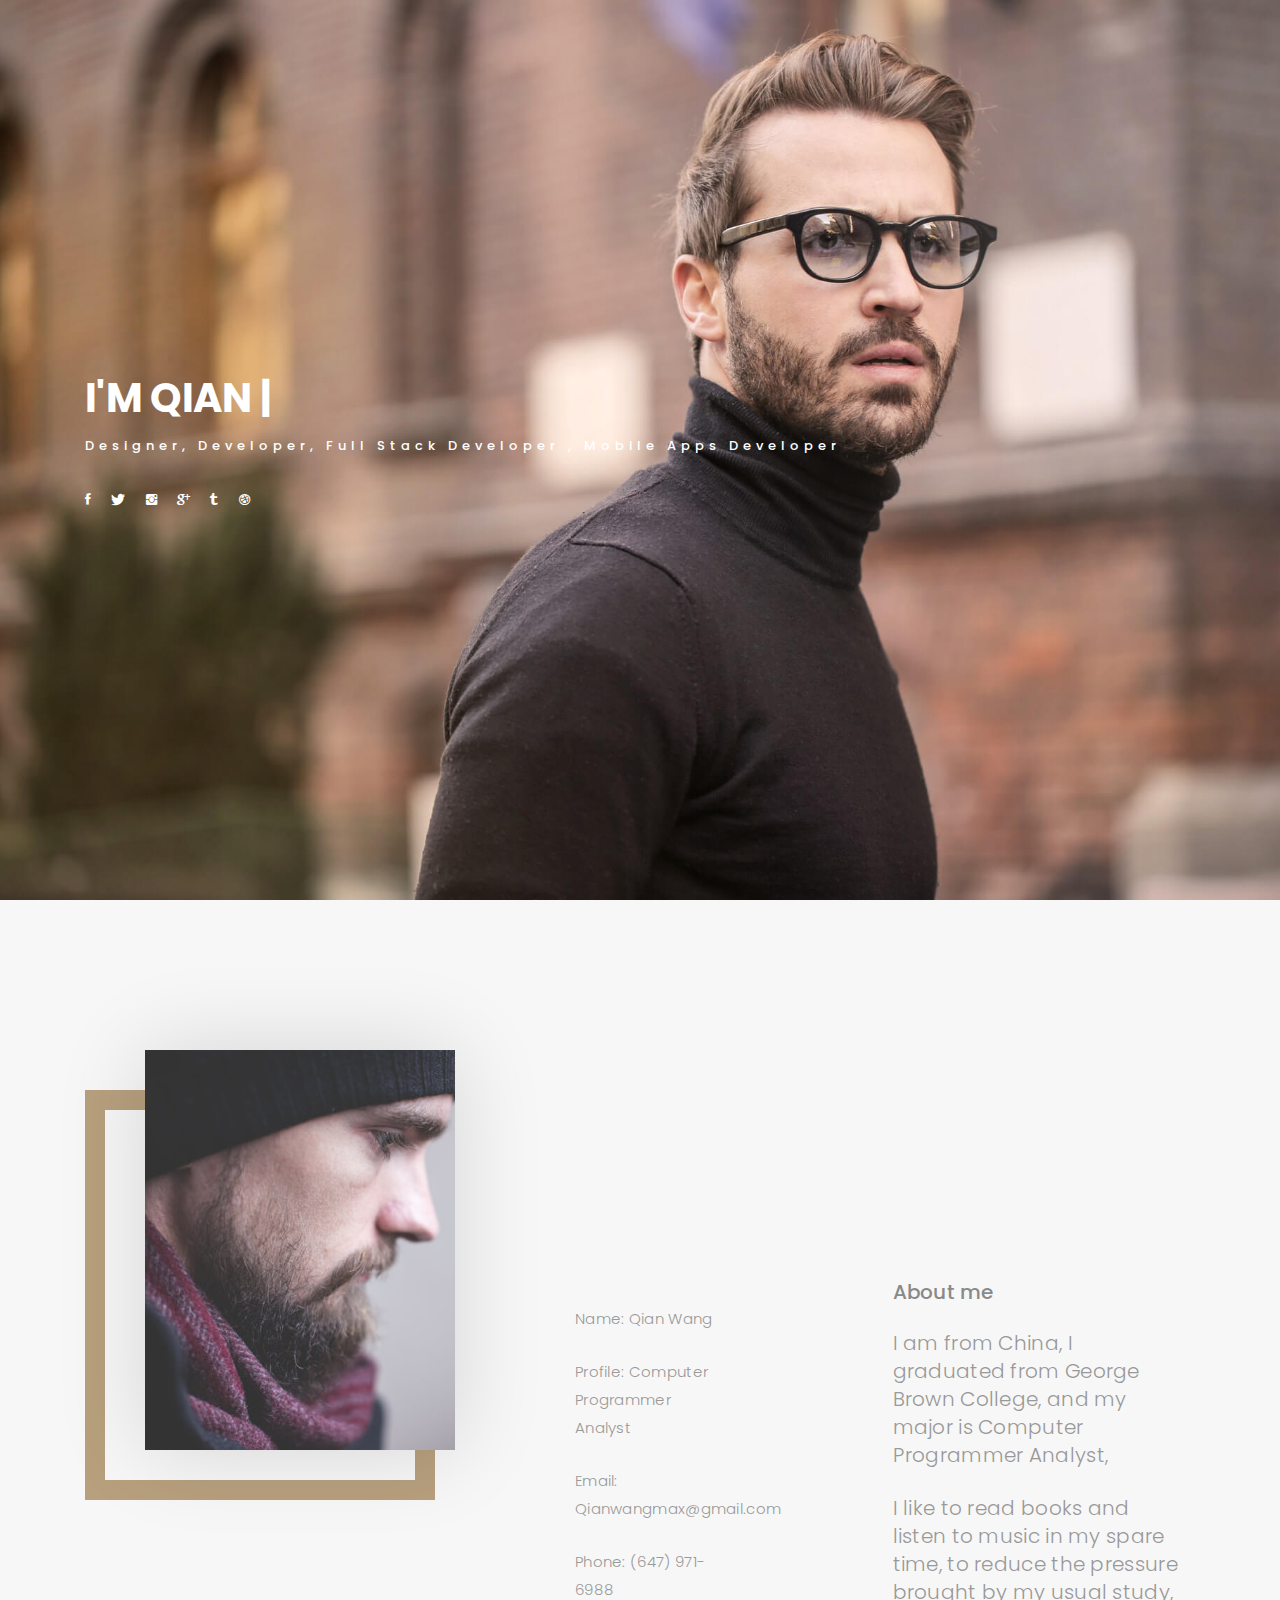
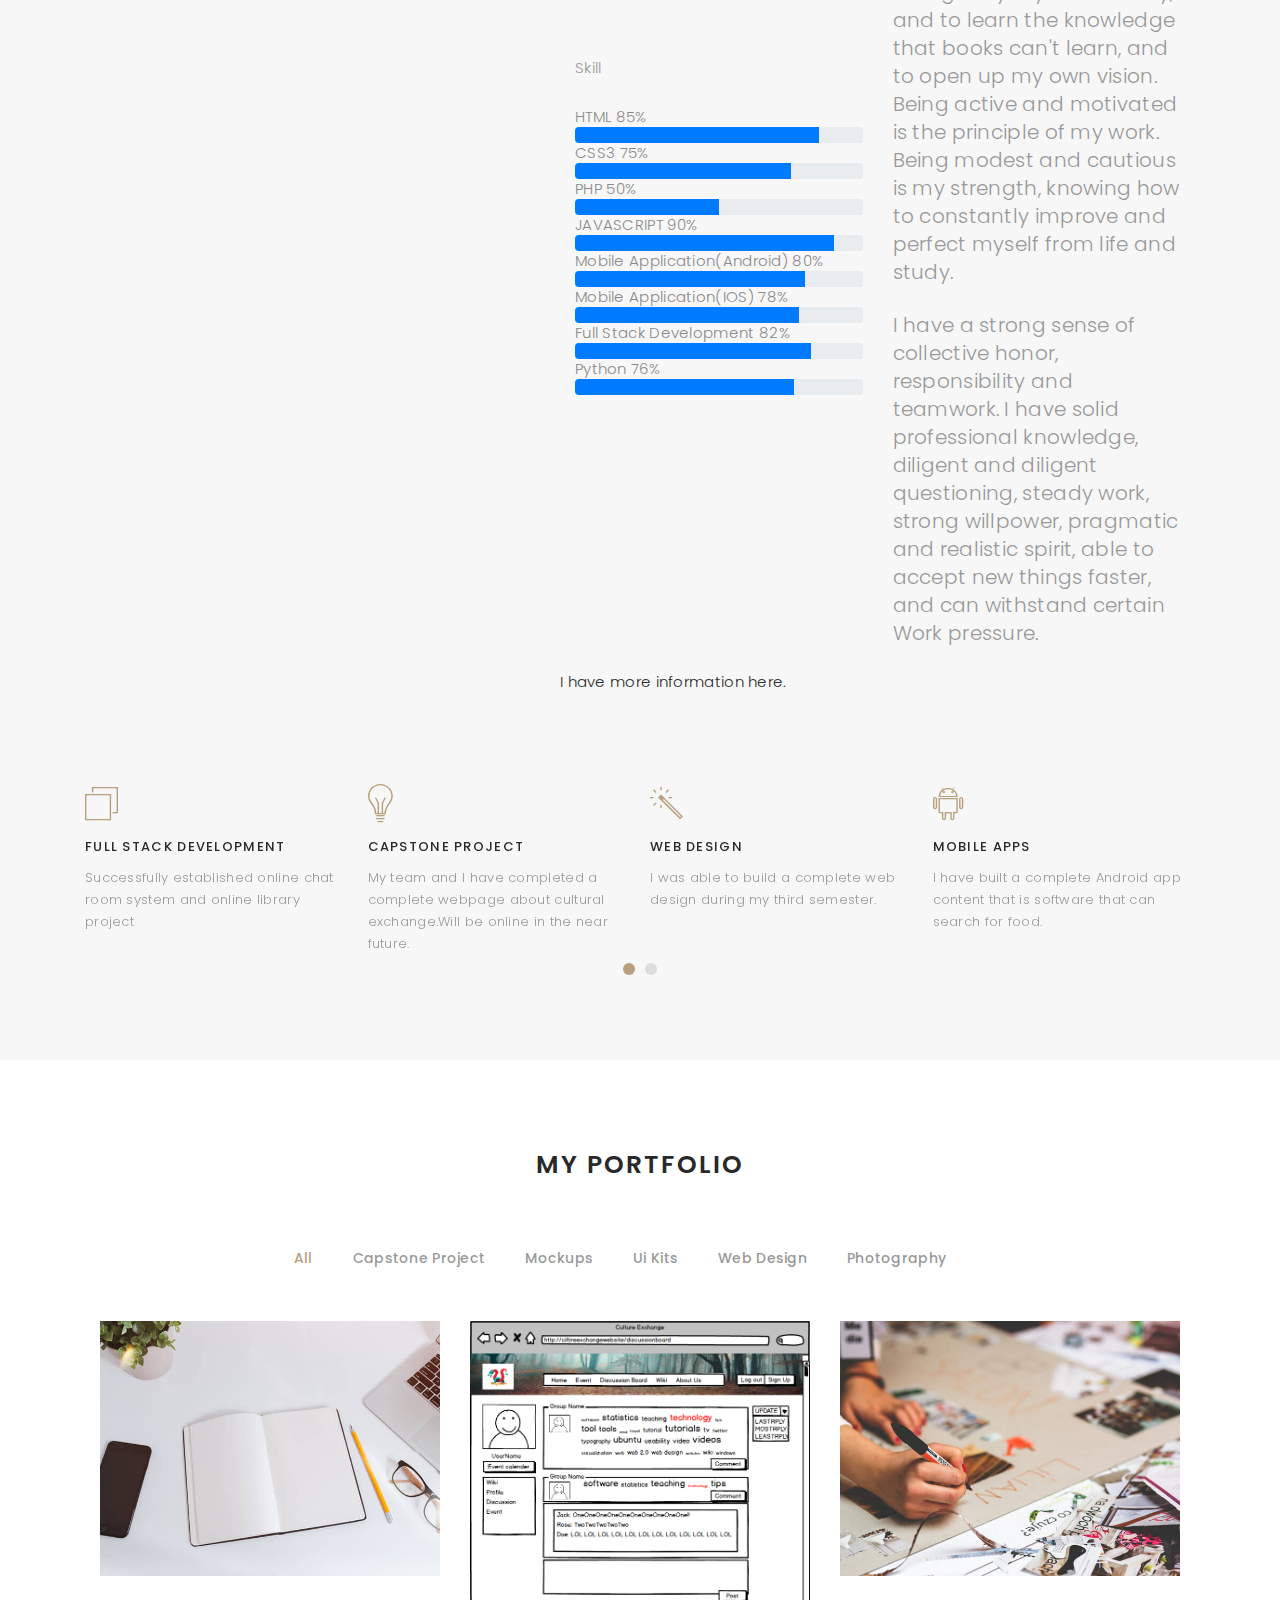
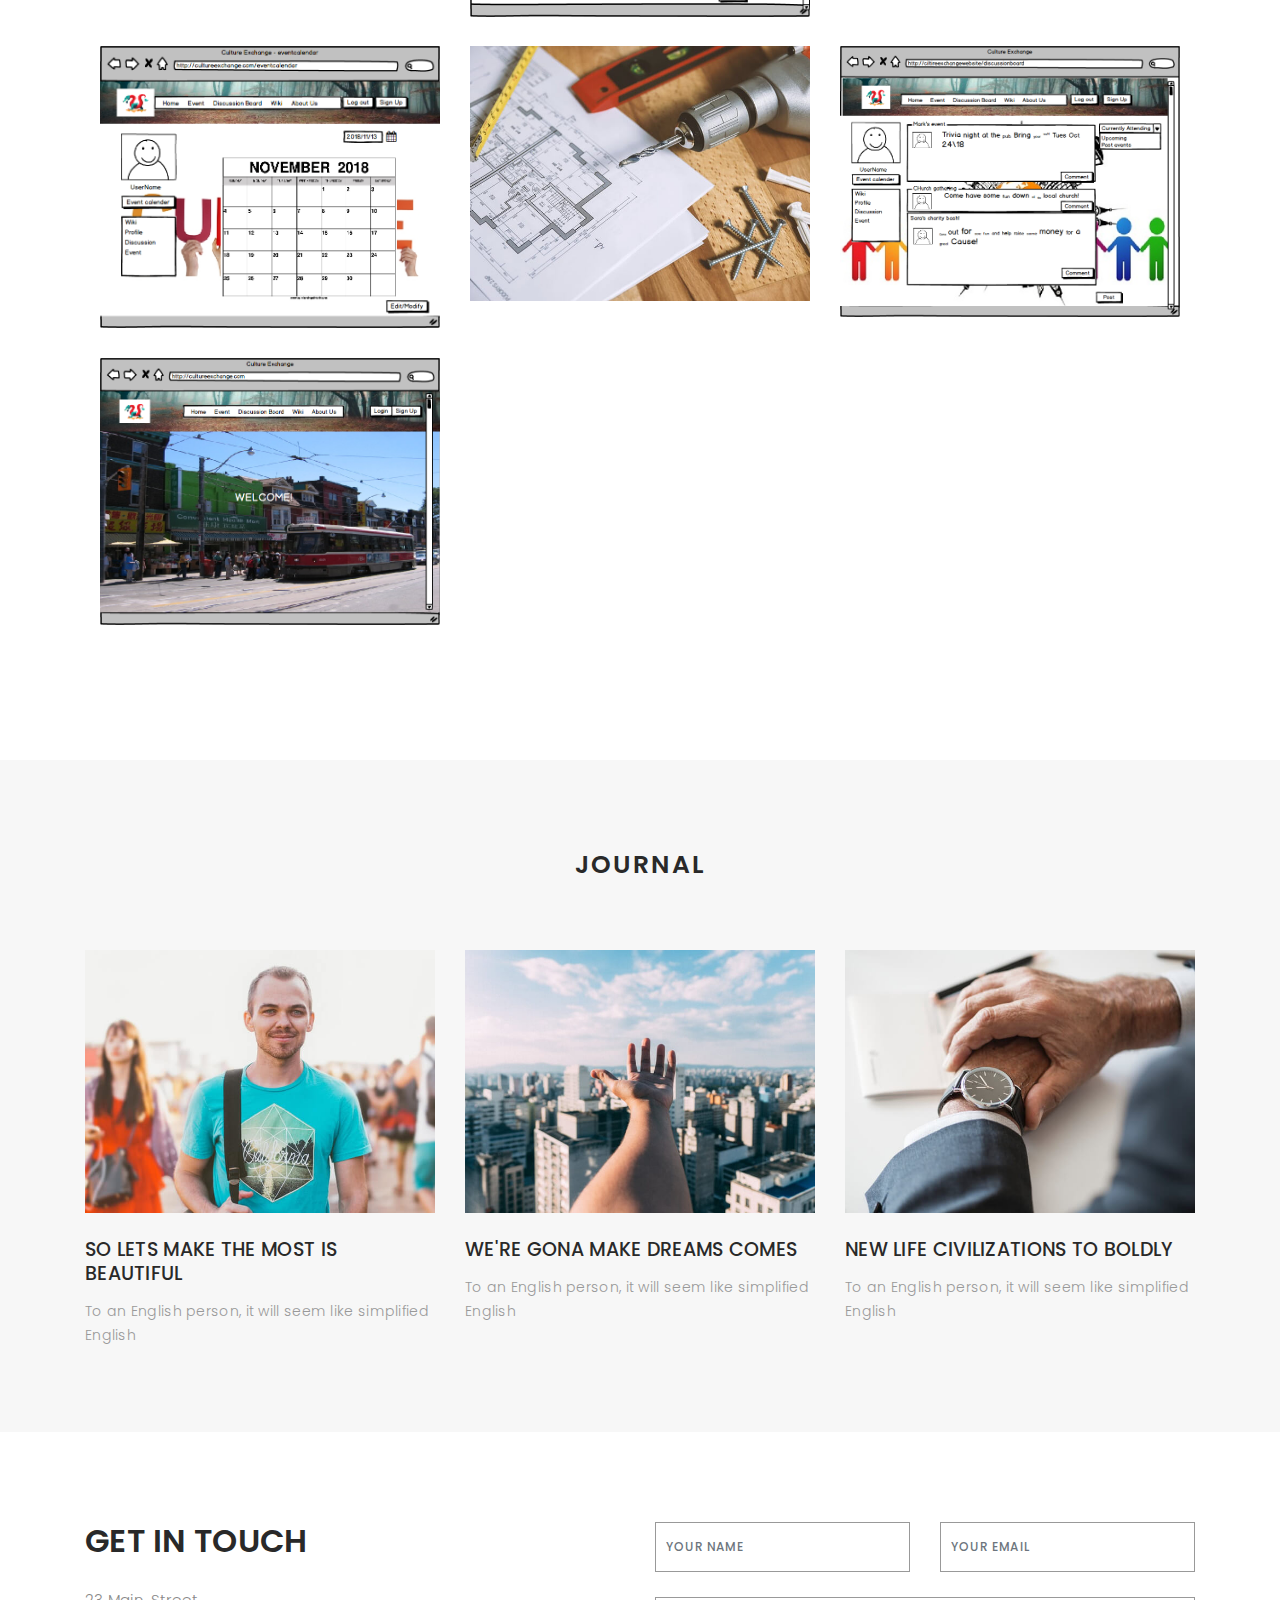
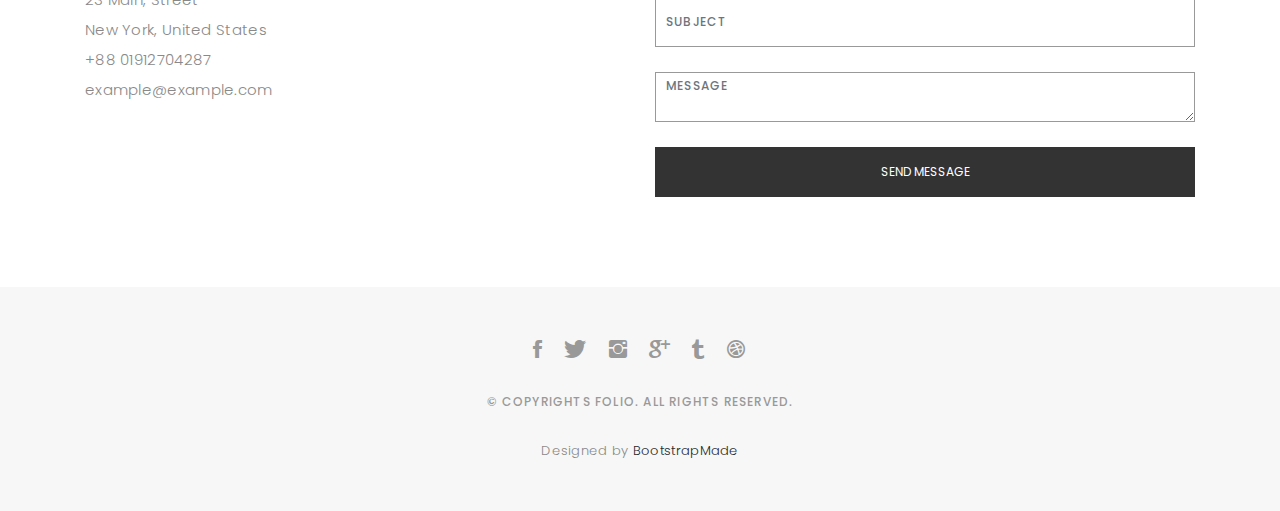
==== index.html @ 1ad83cac "QIAN" ====
<!DOCTYPE html>
<html lang="en">

<head>
  <!-- meta -->
  <meta charset="utf-8">
  <meta content="width=device-width, initial-scale=1.0" name="viewport">

  <title>Qian Wang - Personal Portfolio </title>
  <meta content="" name="keywords">
  <meta content="" name="description">

  <!-- Google Fonts -->
  <link href="https://fonts.googleapis.com/css?family=Poppins:300,300i,400,400i,500,500i,600,600i,700,700i|Playfair+Display:400,400i,700,700i,900,900i" rel="stylesheet">

  <!-- Bootstrap CSS File -->
  <link href="lib/bootstrap/css/bootstrap.min.css" rel="stylesheet">

  <!-- Libraries CSS Files -->
  <link href="lib/ionicons/css/ionicons.min.css" rel="stylesheet">
  <link href="lib/owlcarousel/assets/owl.carousel.min.css" rel="stylesheet">
  <link href="lib/magnific-popup/magnific-popup.css" rel="stylesheet">
  <link href="lib/hover/hover.min.css" rel="stylesheet">

  <!-- Main Stylesheet File -->
  <link href="css/style.css" rel="stylesheet">

  <!-- Responsive css -->
  <link href="css/responsive.css" rel="stylesheet">

  <!-- Favicon -->
  <link rel="shortcut icon" href="images/favicon.png">

  <!-- =======================================================
    Theme Name: Folio
    Theme URL: https://bootstrapmade.com/folio-bootstrap-portfolio-template/
    Author: BootstrapMade.com
    Author URL: https://bootstrapmade.com
  ======================================================= -->
</head>

<body>

  <!-- start section navbar -->
  <nav id="main-nav">
    <div class="row">
      <div class="container">

        <div class="logo">
          <a href="index.html"><img src="images/logo.png" alt="logo"></a>
        </div>

        <div class="responsive"><i data-icon="m" class="ion-navicon-round"></i></div>

        <ul class="nav-menu list-unstyled">
          <li><a href="#header" class="smoothScroll">Home</a></li>
          <li><a href="#about" class="smoothScroll">About</a></li>
          <li><a href="#portfolio" class="smoothScroll">Portfolio</a></li>
          <li><a href="#journal" class="smoothScroll">Blog</a></li>
          <li><a href="#contact" class="smoothScroll">Contact</a></li>
        </ul>

      </div>
    </div>
  </nav>
  <!-- End section navbar -->


  <!-- start section header -->
  <div id="header" class="home">

    <div class="container">
      <div class="header-content">
        <h1>I'm <span class="typed"></span></h1>
        <p>designer, developer, Full Stack Developer , Mobile Apps Developer</p>

        <ul class="list-unstyled list-social">
          <li><a href="#"><i class="ion-social-facebook"></i></a></li>
          <li><a href="#"><i class="ion-social-twitter"></i></a></li>
          <li><a href="#"><i class="ion-social-instagram"></i></a></li>
          <li><a href="#"><i class="ion-social-googleplus"></i></a></li>
          <li><a href="#"><i class="ion-social-tumblr"></i></a></li>
          <li><a href="#"><i class="ion-social-dribbble"></i></a></li>
        </ul>
      </div>
    </div>
  </div>
  <!-- End section header -->


  <!-- start section about us -->
  <div id="about" class="paddsection">
    <div class="container">
      <div class="row justify-content-between">

        <div class="col-lg-4 ">
          <div class="div-img-bg">
            <div class="about-img">
              <img src="images/me.jpg" class="img-responsive" alt="me">
            </div>
          </div>
        </div>

        <div class="col-lg-7">
          <div class="about-descr">
            <section id="about" class="about-mf sect-pt4 route">
              <div class="container">
                <div class="row">
                  <div class="col-sm-12">
                    <div class="box-shadow-full">
                      <div class="row">
                        <div class="col-md-6">
                          <div class="row">

                            <div class="col-sm-6 col-md-7">
                              <div class="about-info">
                                <p><span class="title-s">Name: </span> <span>Qian Wang</span></p>
                                <p><span class="title-s">Profile: </span> <span>Computer Programmer Analyst</span></p>
                                <p><span class="title-s">Email: </span> <span>Qianwangmax@gmail.com</span></p>
                                <p><span class="title-s">Phone: </span> <span>(647) 971-6988</span></p>
                              </div>
                            </div>
                          </div>
                          <div class="skill-mf">
                            <p class="title-s">Skill</p>
                            <span>HTML</span> <span class="pull-right">85%</span>
                            <div class="progress">
                              <div class="progress-bar" role="progressbar" style="width: 85%;" aria-valuenow="85" aria-valuemin="0"
                                aria-valuemax="100"></div>
                            </div>
                            <span>CSS3</span> <span class="pull-right">75%</span>
                            <div class="progress">
                              <div class="progress-bar" role="progressbar" style="width: 75%" aria-valuenow="75" aria-valuemin="0"
                                aria-valuemax="100"></div>
                            </div>
                            <span>PHP</span> <span class="pull-right">50%</span>
                            <div class="progress">
                              <div class="progress-bar" role="progressbar" style="width: 50%" aria-valuenow="50" aria-valuemin="0"
                                aria-valuemax="100"></div>
                            </div>
                            <span>JAVASCRIPT</span> <span class="pull-right">90%</span>
                            <div class="progress">
                              <div class="progress-bar" role="progressbar" style="width: 90%" aria-valuenow="90" aria-valuemin="0"
                                aria-valuemax="100"></div>
                            </div>
                            <span>Mobile Application(Android)</span> <span class="pull-right">80%</span>
                            <div class="progress">
                              <div class="progress-bar" role="progressbar" style="width: 80%" aria-valuenow="80" aria-valuemin="0"
                                aria-valuemax="100"></div>
                            </div>
                            <span>Mobile Application(IOS)</span> <span class="pull-right">78%</span>
                            <div class="progress">
                              <div class="progress-bar" role="progressbar" style="width: 78%" aria-valuenow="78" aria-valuemin="0"
                                aria-valuemax="100"></div>
                            </div>
                            <span>Full Stack Development</span> <span class="pull-right">82%</span>
                            <div class="progress">
                              <div class="progress-bar" role="progressbar" style="width: 82%" aria-valuenow="82" aria-valuemin="0"
                                aria-valuemax="100"></div>
                            </div>
                            <span>Python</span> <span class="pull-right">76%</span>
                            <div class="progress">
                              <div class="progress-bar" role="progressbar" style="width: 76%" aria-valuenow="76" aria-valuemin="0"
                                aria-valuemax="100"></div>
                            </div>
                            
                          </div>
                        </div>
                        <div class="col-md-6">
                          <div class="about-me pt-4 pt-md-0">
                            <div class="title-box-2">
                              <h5 class="title-left">
                                About me
                              </h5>
                            </div>
                            <p class="lead">
                                I am from China, I graduated from George Brown College, and my major is Computer Programmer Analyst, 

                            </p>
                            <p class="lead">
                                I like to read books and listen to music in my spare time, to reduce the pressure brought by my usual study, and to learn the knowledge that books can't learn, and to open up my own vision. 
                                Being active and motivated is the principle of my work. 
                                Being modest and cautious is my strength, knowing how to constantly improve and perfect myself from life and study.
                            </p>
                            <p class="lead">
                                I have a strong sense of collective honor, responsibility and teamwork.
                                I have solid professional knowledge, diligent and diligent questioning, steady work, strong willpower, pragmatic and realistic spirit, able to accept new things faster, and can withstand certain Work pressure.
                            </p>
                          </div>
                        </div>
                      </div>
                    </div>
                  </div>
                </div>
              </div>
            </section>
                <div>
                <a href="https://github.com/QianWang2018"> I have more information here. </a>
                </div>
          </div>

        </div>
      </div>
    </div>
  </div>
  <!-- end section about us -->


  <!-- start section services -->
  <div id="services">
    <div class="container">

        <div class="services-carousel owl-theme">

          <div class="services-block">

            <i class="ion-ios-browsers-outline"></i>
            <span>Full Stack Development</span>
            <p class="separator">Successfully established online chat room system and online library project </p>

          </div>

          <div class="services-block">

            <i class="ion-ios-lightbulb-outline"></i>
            <span>Capstone Project</span>
            <p class="separator">My team and I have completed a complete webpage about cultural exchange.Will be online in the near future. </p>

          </div>

          <div class="services-block">

            <i class="ion-ios-color-wand-outline"></i>
            <span>WEB DESIGN</span>
            <p class="separator">I was able to build a complete web design during my third semester.  </p>

          </div>

          <div class="services-block">

            <i class="ion-social-android-outline"></i>
            <span>MOBILE APPS</span>
            <p class="separator"> I have built a complete Android app content that is software that can search for food.</p>

          </div>

          <div class="services-block">

            <i class="ion-ios-analytics-outline"></i>
            <span>Analytics</span>
            <p class="separator">As a software analyst, I have mastered the database creation and operation and analysis software data. </p>

          </div>

          <div class="services-block">

            <i class="ion-ios-camera-outline"></i>
            <span>hobbies</span>
            <p class="separator">I am a firearm enthusiast and basketball enthusiast.</p>

          </div>

        </div>

    </div>

  </div>
  <!-- end section services -->


  <!-- start section portfolio -->
  <div id="portfolio" class="text-center paddsection">

    <div class="container">
      <div class="section-title text-center">
        <h2>My Portfolio</h2>
      </div>
    </div>

    <div class="container">
      <div class="row">
        <div class="col-md-12">

          <div class="portfolio-list">

            <ul class="nav list-unstyled" id="portfolio-flters">
              <li class="filter filter-active" data-filter=".all">all</li>
              <li class="filter" data-filter=".branding">Capstone Project</li>
              <li class="filter" data-filter=".mockups">mockups</li>
              <li class="filter" data-filter=".uikits">ui kits</li>
              <li class="filter" data-filter=".webdesign">web design</li>
              <li class="filter" data-filter=".photography">photography</li>
            </ul>

          </div>

          <div class="portfolio-container">

            <div class="col-lg-4 col-md-6 portfolio-thumbnail all branding uikits webdesign">
              <a class="popup-img" href="images/portfolio/1.jpg">
                <img src="images/portfolio/1.jpg" alt="img">
              </a>
            </div>

            <div class="col-lg-4 col-md-6 portfolio-thumbnail all mockups uikits photography">
              <a class="popup-png" href="images\portfolio\Disscussion Board.png">
                <img src="images\portfolio\Disscussion Board.png"  alt="png">
              </a>
            </div>

            <div class="col-lg-4 col-md-6 portfolio-thumbnail all branding webdesig photographyn">
              <a class="popup-img" href="images/portfolio/3.jpg">
                <img src="images/portfolio/3.jpg" alt="img">
              </a>
            </div>

            <div class="col-lg-4 col-md-6 portfolio-thumbnail all mockups webdesign photography">
              <a class="popup-png" href="images/portfolio/Event Calendar.png">
                <img src="images/portfolio/Event Calendar.png" alt="png">
              </a>
            </div>

            <div class="col-lg-4 col-md-6 portfolio-thumbnail all branding uikits photography">
              <a class="popup-img" href="images/portfolio/5.jpg">
                <img src="images/portfolio/5.jpg" alt="img">
              </a>
            </div>

            <div class="col-lg-4 col-md-6 portfolio-thumbnail all mockups uikits webdesign">
              <a class="popup-png" href="images/portfolio/Events page.png">
                <img src="images/portfolio/Events page.png" alt="png">
              </a>
            </div>

            <div class="col-lg-4 col-md-6 portfolio-thumbnail all mockups uikits webdesign">
                <a class="popup-png" href="images/portfolio/Home Page - Culture Exchange.png">
                  <img src="images/portfolio/Home Page - Culture Exchange.png" alt="png">
                </a>
              </div>

          </div>
        </div>
      </div>
    </div>

  </div>
  <!-- End section portfolio -->


  <!-- start section journal -->
  <div id="journal" class="text-left paddsection">

    <div class="container">
      <div class="section-title text-center">
        <h2>journal</h2>
      </div>
    </div>

    <div class="container">
      <div class="journal-block">
        <div class="row">

          <div class="col-lg-4 col-md-6">
            <div class="journal-info">

              <a href="blog-single.html"><img src="images/blog-post-1.jpg" class="img-responsive" alt="img"></a>

              <div class="journal-txt">

                <h4><a href="blog-single.html">SO LETS MAKE THE MOST IS BEAUTIFUL</a></h4>
                <p class="separator">To an English person, it will seem like simplified English
                </p>

              </div>

            </div>
          </div>

          <div class="col-lg-4 col-md-6">
            <div class="journal-info">

              <a href="blog-single.html"><img src="images/blog-post-2.jpg" class="img-responsive" alt="img"></a>

              <div class="journal-txt">

                <h4><a href="#blog-single.html">WE'RE GONA MAKE DREAMS COMES</a></h4>
                <p class="separator">To an English person, it will seem like simplified English
                </p>

              </div>

            </div>
          </div>

          <div class="col-lg-4 col-md-6">
            <div class="journal-info">

              <a href="blog-single.html"><img src="images/blog-post-3.jpg" class="img-responsive" alt="img"></a>

              <div class="journal-txt">

                <h4><a href="blog-single.html">NEW LIFE CIVILIZATIONS TO BOLDLY</a></h4>
                <p class="separator">To an English person, it will seem like simplified English
                </p>

              </div>

            </div>
          </div>

        </div>
      </div>
    </div>

  </div>
  <!-- End section journal -->


  <!-- start sectoion contact -->
  <div id="contact" class="paddsection">
    <div class="container">
      <div class="contact-block1">
        <div class="row">

          <div class="col-lg-6">
            <div class="contact-contact">

              <h2 class="mb-30">GET IN TOUCH</h2>

              <ul class="contact-details">
                <li><span>23 Main, Street</span></li>
                <li><span>New York, United States</span></li>
                <li><span>+88 01912704287</span></li>
                <li><span>example@example.com</span></li>
              </ul>

            </div>
          </div>

          <div class="col-lg-6">
            <form action="" method="post" role="form" class="contactForm">
              <div class="row">

                <div id="sendmessage">Your message has been sent. Thank you!</div>
                <div id="errormessage"></div>

                <div class="col-lg-6">
                  <div class="form-group contact-block1">
                    <input type="text" name="name" class="form-control" id="name" placeholder="Your Name" data-rule="minlen:4" data-msg="Please enter at least 4 chars" />
                    <div class="validation"></div>
                  </div>
                </div>

                <div class="col-lg-6">
                  <div class="form-group">
                    <input type="email" class="form-control" name="email" id="email" placeholder="Your Email" data-rule="email" data-msg="Please enter a valid email" />
                    <div class="validation"></div>
                  </div>
                </div>

                <div class="col-lg-12">
                  <div class="form-group">
                    <input type="text" class="form-control" name="subject" id="subject" placeholder="Subject" data-rule="minlen:4" data-msg="Please enter at least 8 chars of subject" />
                    <div class="validation"></div>
                  </div>
                </div>

                <div class="col-lg-12">
                  <div class="form-group">
                    <textarea class="form-control" name="message" rows="12" data-rule="required" data-msg="Please write something for us" placeholder="Message"></textarea>
                    <div class="validation"></div>
                  </div>
                </div>

                <div class="col-lg-12">
                  <input type="submit" class="btn btn-defeault btn-send" value="Send message">
                </div>

              </div>
            </form>
          </div>
        </div>
      </div>
    </div>
  </div>
  <!-- start sectoion contact -->


  <!-- start section footer -->
  <div id="footer" class="text-center">
    <div class="container">
      <div class="socials-media text-center">

        <ul class="list-unstyled">
          <li><a href="#"><i class="ion-social-facebook"></i></a></li>
          <li><a href="#"><i class="ion-social-twitter"></i></a></li>
          <li><a href="#"><i class="ion-social-instagram"></i></a></li>
          <li><a href="#"><i class="ion-social-googleplus"></i></a></li>
          <li><a href="#"><i class="ion-social-tumblr"></i></a></li>
          <li><a href="#"><i class="ion-social-dribbble"></i></a></li>
        </ul>

      </div>

      <p>&copy; Copyrights Folio. All rights reserved.</p>

      <div class="credits">
        <!--
          All the links in the footer should remain intact.
          You can delete the links only if you purchased the pro version.
          Licensing information: https://bootstrapmade.com/license/
          Purchase the pro version with working PHP/AJAX contact form: https://bootstrapmade.com/buy/?theme=Folio
        -->
        Designed by <a href="https://bootstrapmade.com/">BootstrapMade</a>
      </div>

    </div>
  </div>
  <!-- End section footer -->

  <!-- JavaScript Libraries -->
  <script src="lib/jquery/jquery.min.js"></script>
  <script src="lib/jquery/jquery-migrate.min.js"></script>
  <script src="lib/bootstrap/js/bootstrap.bundle.min.js"></script>
  <script src="lib/typed/typed.js"></script>
  <script src="lib/owlcarousel/owl.carousel.min.js"></script>
  <script src="lib/magnific-popup/magnific-popup.min.js"></script>
  <script src="lib/isotope/isotope.pkgd.min.js"></script>

  <!-- Contact Form JavaScript File -->
  <script src="contactform/contactform.js"></script>

  <!-- Template Main Javascript File -->
  <script src="js/main.js"></script>

</body>

</html>
---- css/style.css ----
/*
  Theme Name: Folio
  Theme URL: https://bootstrapmade.com/folio-bootstrap-portfolio-template/
  Author: BootstrapMade.com
  Author URL: https://bootstrapmade.com
*/

/*  General Styling
/*-----------------------------------------------------------------------------------*/

body {
  background: #ffffff;
  color: #898989;
  font-family: 'Poppins', helvetica;
  font-size: 15px;
  font-weight: 300;
  line-height: 20px;
  letter-spacing: 0.02em;
  overflow-x: hidden;
  margin: 0 auto;
  padding: 0;
  -moz-box-sizing: border-box;
  -ms-box-sizing: border-box;
  -o-box-sizing: border-box;
  -webkit-box-sizing: border-box;
  box-sizing: border-box;
}

h1, h2, h3, h4, h5, h6 {
  margin: 0;
}

h2 {
  color: #292929;
  font-weight: 600;
}

h4 {
  color: #292929;
  font-size: 14px;
  font-weight: 600;
}

a {
  color: #292929;
  text-decoration: none !important;
  -moz-transition: all 0.5s ease-in-out 0s;
  -ms-transition: all 0.5s ease-in-out 0s;
  -o-transition: all 0.5s ease-in-out 0s;
  -webkit-transition: all 0.5s ease-in-out 0s;
  transition: all 0.5s ease-in-out 0s;
}

a:hover {
  -moz-transition: all 0.5s ease-in-out 0s;
  -ms-transition: all 0.5s ease-in-out 0s;
  -o-transition: all 0.5s ease-in-out 0s;
  -webkit-transition: all 0.5s ease-in-out 0s;
  transition: all 0.5s ease-in-out 0s;
}

a:hover, a:focus {
  color: #b8a07e;
  text-decoration: underline;
}

nav ul li a {
  padding: 2px 0 0 0;
  position: relative;
  display: block;
  font-size: 12px;
  color: #999999;
  letter-spacing: 0.1em;
  font-weight: 500;
  line-height: 14px;
  text-transform: uppercase;
  -moz-transition: all 0.5s ease-in-out 0s;
  -ms-transition: all 0.5s ease-in-out 0s;
  -o-transition: all 0.5s ease-in-out 0s;
  -webkit-transition: all 0.5s ease-in-out 0s;
  transition: all 0.5s ease-in-out 0s;
}

p {
  margin: 25px 0;
  padding: 0;
  font-size: 15px;
  color: #999999;
  line-height: 28px;
}

::-moz-selection {
  background: #b8a07e;
  color: #fff;
}

::selection {
  background: #b8a07e;
  color: #fff;
}

.btn {
  background: #333;
  border: medium none;
  border-radius: 0;
  color: #fff;
  font-size: 12px;
  height: 50px;
  line-height: 50px;
  padding: 0 30px;
  text-transform: uppercase;
}

.btn:hover, .btn:focus {
  color: #fff;
}

.padDiv {
  padding: 30px 20px;
}

.section-title {
  margin-bottom: 70px;
}

.section-title h2 {
  font-size: 25px;
  letter-spacing: 2px;
  text-transform: uppercase;
}

.form-control {
  background-color: transparent;
  border: 1px solid #999;
  border-radius: 0;
  color: #999999;
  font-size: 12px;
  font-weight: 500;
  height: 50px;
  letter-spacing: 0.1em;
  padding-left: 10px;
  margin: 0 0 25px 0;
  line-height: 14px;
  text-transform: uppercase;
}

.form-control:focus {
  box-shadow: none;
  outline: 0 none;
}

.paddsection {
  padding-top: 90px;
  padding-bottom: 90px;
}

.paddsections {
  padding-top: 90px;
  padding-bottom: 90px !important;
}

.hvr-shutter-in-horizontal::before {
  background: #333;
}

.hvr-shutter-in-horizontal:hover {
  background: #b8a07e;
}

.mb-30 {
  margin-bottom: 30px;
}

/*-----------------------------------------------------------------------------------*/
/*  Navbar Top
/*-----------------------------------------------------------------------------------*/

nav {
  position: fixed;
  background: #fff;
  z-index: 1000;
  width: 100%;
  padding: 20px;
  display: none;
  -webkit-box-shadow: 0px 2px 92px 0px rgba(0, 0, 0, 0.18);
  -moz-box-shadow: 0px 2px 92px 0px rgba(0, 0, 0, 0.18);
  box-shadow: 0px 2px 92px 0px rgba(0, 0, 0, 0.18);
}

.nav-menu {
  float: right;
  line-height: 32px;
  margin-bottom: 0;
  padding-top: 16px;
}

nav ul li {
  float: left;
  margin-right: 15px;
  font-family: 'Poppins', sans-serif;
  font-size: 14px;
  margin-left: 40px;
}

nav ul li a {
  padding: 2px 0 0 0;
  position: relative;
  display: block;
  font-size: 14px;
  color: #999999;
  font-family: 'Poppins', helvetica;
  font-weight: 500;
  line-height: 16px;
  text-transform: uppercase;
  letter-spacing: 0.02em;
  text-transform: capitalize;
}

.logo {
  float: left;
}

.logo img {
  width: 100px;
  height: 50px;
}

.responsive {
  display: none;
  font-size: 23px;
}

.active {
  color: #afafaf;
}

/*----------------------------------------------------------------------------------*/
/*  Header
/*-----------------------------------------------------------------------------------*/

#header {
  background: url("../images/home-bg.jpg") repeat scroll center center / cover;
  height: 100vh;
  width: 100%;
}


#header .header-content {
  height: 100vh;
  text-align: left;
  width: 100%;
  display: flex;
  justify-content: center;
  flex-direction: column;
}

.header-content h1 {
  font-size: 40px;
  font-weight: 700;
  margin-bottom: 10px;
  text-transform: uppercase;
  color: #fff;
}

.header-content p {
  font-size: 13px;
  letter-spacing: 5px;
  margin-top: 0;
  margin-bottom: 30px;
  text-transform: capitalize;
  color: #fff;
  font-weight: 500;
}

.header-content .list-social li {
  float: left;
  margin-right: 20px;
}

.header-content .list-social li i {
  color: #fff;
  font-size: 15px;
}

/*-----------------------------------------------------------------------------------*/
/*  Aout-us
/*-----------------------------------------------------------------------------------*/

#about {
  width: 100%;
  height: auto;
  background: #f7f7f7;
  padding-top: 190px;
}

#about .div-img-bg {
  padding-bottom: 30px;
  border: 20px solid #b8a07e;
}

#about .div-img-bg .about-img img {
  width: 100%;
  box-shadow: 0px 0px 85px 0px rgba(0, 0, 0, 0.14);
  margin-top: -60px;
  margin-left: 40px;
  height: 400px;
  object-fit: cover;
}

#about .about-descr .p-heading {
  font-family: 'Playfair Display', serif;
  font-size: 28px;
  text-align: left;
}

#about .about-descr .separator {
  max-width: 80%;
  margin-bottom: 0;
  text-align: left;
}

/*-----------------------------------------------------------------------------------*/
/*   Services
/*-----------------------------------------------------------------------------------*/

#services {
  background: #f7f7f7;
  position: relative;
  padding-bottom: 80px;
}

.owl-item {
  float: left;
}
.services-block span {
  margin: 10px 0;
  position: relative;
  font-size: 13px;
  color: #292929;
  letter-spacing: 0.1em;
  font-weight: 500;
  text-transform: uppercase;
  display: block;
}

.services-block .separator {
  margin: 0;
  font-size: 13px;
  line-height: 22px;
}

.services-block i {
  font-size: 44px;
  color: #b8a07e;
  line-height: 44px;
}


.services-carousel  .owl-stage-outer {
  overflow: hidden;
}

.services-carousel .owl-dots {
  margin-top: 5px;
  text-align: center;
}

.services-carousel .owl-dot {
  display: inline-block;
  margin: 0 5px;
  width: 12px !important;
  height: 12px !important;
  border-radius: 50%;
  border: 0;
  padding: 0 !important;
  background-color: #ddd;
  cursor: pointer;
}

.services-carousel .owl-dot.active {
  background-color: #b8a07e;
}

.owl-nav {
  display: none;
}


/*-----------------------------------------------------------------------------------*/
/*  Portfolio
/*-----------------------------------------------------------------------------------*/

#portfolio {
  position: relative;
  padding-bottom: 50px;
}

#portfolio .portfolio-list {
  margin-bottom: 50px;
}

#portfolio .portfolio-list .nav {
  display: inline-block;
  margin: 0;
}

#portfolio .portfolio-list .nav li {
  margin: 0 40px 0 0;
  float: left;
  font-size: 14px;
  color: #999999;
  line-height: 16px;
  cursor: pointer;
  font-family: 'Poppins', helvetica;
  font-weight: 500;
  letter-spacing: 0.02em;
  text-transform: capitalize;
  -moz-transition: all 0.5s ease-in-out 0s;
  -ms-transition: all 0.5s ease-in-out 0s;
  -o-transition: all 0.5s ease-in-out 0s;
  -webkit-transition: all 0.5s ease-in-out 0s;
  transition: all 0.5s ease-in-out 0s;
}

#portfolio .portfolio-list .nav li:hover, #portfolio .portfolio-list .nav li.filter-active  {
  color: #b8a07e;
  -moz-transition: all 0.5s ease-in-out 0s;
  -ms-transition: all 0.5s ease-in-out 0s;
  -o-transition: all 0.5s ease-in-out 0s;
  -webkit-transition: all 0.5s ease-in-out 0s;
  transition: all 0.5s ease-in-out 0s;
}

#portfolio .portfolio-container {
  display: inline-block;
  margin-bottom: 50px;
  width: 100%;
}

.portfolio-thumbnail {
  margin-bottom: 30px;
  overflow: hidden;
  min-height: 260px;
}

.portfolio-thumbnail img {
  max-width: 100%;
}

/*-----------------------------------------------------------------------------------*/
/*  Journal
/*-----------------------------------------------------------------------------------*/

#journal,  #journal-blog {
  height: auto;
  width: 100%;
  background: #f7f7f7;
  padding-bottom: 60px;
  position: relative;
}

#journal-blog {
  background: #fff;
  padding-bottom: 30px;
}

#journal .journal-block {
  display: inline-block;
  height: auto;
  width: 100%;
}

#journal .journal-block .journal-info {
  position: relative;
}

.journal-block .journal-info img {
  max-width: 100%;
}

.journal-block .journal-info .journal-txt {
  padding: 25px 0px;
  position: relative;
}

.journal-block .journal-info .journal-txt h4 a {
  display: block;
  font-size: 19px;
  line-height: 24px;
  margin: 0 0 13px 0;
  font-weight: 500;
  color: #292929;
  -moz-transition: all 0.5s ease-in-out 0s;
  -ms-transition: all 0.5s ease-in-out 0s;
  -o-transition: all 0.5s ease-in-out 0s;
  -webkit-transition: all 0.5s ease-in-out 0s;
  transition: all 0.5s ease-in-out 0s;
}

.journal-block .journal-info .journal-txt h4 a:hover {
  color: #b8a07e;
  -moz-transition: all 0.5s ease-in-out 0s;
  -ms-transition: all 0.5s ease-in-out 0s;
  -o-transition: all 0.5s ease-in-out 0s;
  -webkit-transition: all 0.5s ease-in-out 0s;
  transition: all 0.5s ease-in-out 0s;
}

.journal-block .journal-info .journal-txt p {
  margin: 0;
  font-size: 14px;
  line-height: 24px;
}

/*-----------------------------------------------------------------------------------*/
/*  Contact
/*-----------------------------------------------------------------------------------*/

#contact {
  height: auto;
  width: 100%;
}

.contact-details {
  list-style: none;
  margin: 0;
  padding: 0;
}

.contact-details li {
  padding-bottom: 10px;
}

#contact input, #contact textarea {
  width: 100%;
}


#contact  #sendmessage {
  color: #18d26e;
  border: 1px solid #18d26e;
  display: none;
  text-align: center;
  padding: 15px;
  font-weight: 600;
  margin: 15px;
}

#contact  #errormessage {
  color: red;
  display: none;
  border: 1px solid red;
  text-align: center;
  padding: 15px;
  font-weight: 600;
  margin: 15px;
}

#contact #sendmessage.show, #contact #errormessage.show, #contact .show {
  display: block;
}

#contact .validation {
  color: red;
  display: none;
  margin: 0 0 20px;
  font-weight: 400;
  font-size: 13px;
}

/*-----------------------------------------------------------------------------------*/
/*  Footer
/*-----------------------------------------------------------------------------------*/

#footer {
  background: #f7f7f7;
  padding-top: 50px;
  padding-bottom: 50px;
}

#footer .socials-media {
  width: 100%;
}

#footer .socials-media ul {
  display: inline-block;
  float: none;
  margin: 0 0 20px 0;
}

#footer .socials-media ul li {
  float: left;
  margin-left: 10px;
  margin-right: 10px;
}

#footer .socials-media ul li a {
  font-size: 24px;
  color: #999;
  letter-spacing: 0.1em;
  font-weight: 500;
  background: transparent;
  text-transform: uppercase;
  -moz-transition: all 0.5s ease-in-out 0s;
  -ms-transition: all 0.5s ease-in-out 0s;
  -o-transition: all 0.5s ease-in-out 0s;
  -webkit-transition: all 0.5s ease-in-out 0s;
  transition: all 0.5s ease-in-out 0s;
}

#footer .socials-media ul li a:hover {
  color: #b8a07e;
  -moz-transition: all 0.5s ease-in-out 0s;
  -ms-transition: all 0.5s ease-in-out 0s;
  -o-transition: all 0.5s ease-in-out 0s;
  -webkit-transition: all 0.5s ease-in-out 0s;
  transition: all 0.5s ease-in-out 0s;
}

#footer p {
  font-size: 12px;
  letter-spacing: 0.1em;
  font-weight: 500;
  margin-top: 0;
  text-transform: uppercase;
}

.credits {
  font-size: 13px;
}
---- css/responsive.css ----
/** Width between 1200x to 0
 *  ~~~~~~~~~~~~~~~~~~~~~~~~~~~~~~~~~~~~
 */

@media (min-width: 1200px) {

}

/** Width between 992px to 1199px
 *  ~~~~~~~~~~~~~~~~~~~~~~~~~~~~~~~~~~~~
 */

@media (min-width: 992px) and (max-width: 1199px) {
  
}

/** Width between 768px to 991px
 *  ~~~~~~~~~~~~~~~~~~~~~~~~~~~~~~~~~~~~
 */

@media (min-width: 768px) and (max-width: 991px) {
  /* Navbar */
  nav {
    padding: 10px 15px;
  }
  .nav-menu {
    margin-top: 40px;
    display: none;
    float: none;
    width: 100%;
  }
  .nav-menu li {
    float: none;
    width: 100%;
    text-align: center;
    border-top: 1px solid #f7f7f7;
    line-height: 45px;
    margin-left: 0;
    padding-top: 10px;
    padding-bottom: 10px;
  }
  .responsive {
    float: right;
    padding-top: 15px;
    display: block;
  }
  /* About */
  .head-info .header-content .cmaster h1 {
    font-size: 32px;
  }
  #about .div-img-bg {
    padding: 0;
  }
  #about .div-img-bg .about-img img {
    margin-top: 0%;
    margin-left: calc(0% - 0px);
  }
  #about .about-descr .p-heading {
    font-size: 20px;
  }
  #about .about-descr .separator {
    max-width: 100%;
    margin-bottom: 0;
  }
  /* portfolio */
  #portfolio .portfolio-list .nav li {
    float: none;
    margin: 20px;
    display: inline-block;
  }
  /* journal */
  #journal .journal-block .journal-info {
    margin-bottom: 30px;
  }
  /* Contact */
  .contact-contact {
    margin-bottom: 30px;
  }
  /* Footer */
  #footer .socials-media ul li {
    margin-right: 0;
    margin-left: 0;
    float: none;
    display: inline-block;
  }
}

/** Width between 767px to 0
 *  ~~~~~~~~~~~~~~~~~~~~~~~~~~~~~~~~~~~~
 */

@media (max-width: 767px) {
  /* Navbar */
  nav {
    padding: 20px 15px;
  }
  .nav-menu {
    margin-top: 40px;
    display: none;
    float: none;
    width: 100%;
  }
  .nav-menu li {
    float: none;
    width: 100%;
    text-align: center;
    border-top: 1px solid #f7f7f7;
    line-height: 45px;
    margin-left: 0;
    padding-top: 10px;
    padding-bottom: 10px;
  }
  .responsive {
    float: right;
    padding-top: 15px;
    display: block;
  }
  /* About */
  .head-info .header-content h1 {
    font-size: 32px;
  }
  #about .div-img-bg {
    padding: 0;
  }
  #about .div-img-bg .about-img img {
    margin-top: 0%;
    margin-left: calc(0% - 0px);
  }
  #about .about-descr .p-heading {
    font-size: 20px;
  }
  #about .about-descr .separator {
    max-width: 100%;
    margin-bottom: 0;
  }
  /* portfolio */
  #portfolio .portfolio-list .nav li {
    float: none;
    margin: 20px;
    display: inline-block;
  }
  /* journal */
  #journal .journal-block .journal-info {
    margin-bottom: 30px;
  }
  /* Contact */
  .contact-contact {
    margin-bottom: 30px;
  }
  /* Footer */
  #footer .socials-media ul li {
    margin-right: 0;
    margin-left: 0;
    float: none;
    display: inline-block;
  }
}

/** Width between 600px to 0
 *  ~~~~~~~~~~~~~~~~~~~~~~~~~~~~~~~~~~~~
 */

@media (max-width: 600px) {
  /* Navbar */
  nav {
    padding: 20px 15px;
  }
  .nav-menu {
    margin-top: 40px;
    display: none;
    float: none;
    width: 100%;
  }
  .nav-menu li {
    float: none;
    width: 100%;
    text-align: center;
    border-top: 1px solid #f7f7f7;
    line-height: 45px;
    margin-left: 0;
    padding-top: 10px;
    padding-bottom: 10px;
  }
  .responsive {
    float: right;
    padding-top: 15px;
    display: block;
  }
  /* About */
  .head-info .header-content h1 {
    font-size: 32px;
  }
  #about .div-img-bg {
    padding: 0;
  }
  #about .div-img-bg .about-img img {
    margin-top: 0%;
    margin-left: calc(0% - 0px);
  }
  #about .about-descr .p-heading {
    font-size: 20px;
  }
  #about .about-descr .separator {
    max-width: 100%;
    margin-bottom: 0;
  }
  /* portfolio */
  #portfolio .portfolio-list .nav li {
    float: none;
    margin: 10px;
    display: inline-block;
  }
  /* journal */
  #journal .journal-block .journal-info {
    margin-bottom: 30px;
  }
  /* Contact */
  .contact-contact {
    margin-bottom: 30px;
  }
  /* Footer */
  #footer .socials-media ul li {
    margin-right: 0;
    margin-left: 0;
    float: none;
    display: inline-block;
  }
}

/** Width between 480px to 0
 *  ~~~~~~~~~~~~~~~~~~~~~~~~~~~~~~~~~~~~
 */

@media (max-width: 480px) {
  /* Navbar */
  nav {
    padding: 20px 15px;
  }
  .nav-menu {
    margin-top: 40px;
    display: none;
    float: none;
    width: 100%;
  }
  .nav-menu li {
    float: none;
    width: 100%;
    text-align: center;
    border-top: 1px solid #f7f7f7;
    line-height: 45px;
    margin-left: 0;
    padding-top: 10px;
    padding-bottom: 10px;
  }
  .responsive {
    float: right;
    padding-top: 15px;
    display: block;
  }
  /* About */
  .head-info .header-content h1 {
    font-size: 32px;
  }
  #about .div-img-bg {
    padding: 0;
  }
  #about .div-img-bg .about-img img {
    margin-top: 0%;
    margin-left: calc(0% - 0px);
  }
  #about .about-descr .p-heading {
    font-size: 20px;
  }
  #about .about-descr .separator {
    max-width: 100%;
    margin-bottom: 0;
  }
  /* portfolio */
  #portfolio .portfolio-list .nav li {
    float: none;
    margin: 20px;
  }
  /* journal */
  #journal .journal-block .journal-info {
    margin-bottom: 30px;
  }
  /* Contact */
  .contact-contact {
    margin-bottom: 30px;
  }
  /* Footer */
  #footer .socials-media ul li {
    margin-right: 0;
    margin-left: 0;
    float: none;
    display: inline-block;
  }
}

/** Width between 320px to 0
 *  ~~~~~~~~~~~~~~~~~~~~~~~~~~~~~~~~~~~~
 */

@media (max-width: 320px) {
  /* Navbar */
  nav {
    padding: 20px 15px;
  }
  .nav-menu {
    margin-top: 40px;
    display: none;
    float: none;
    width: 100%;
  }
  .nav-menu li {
    float: none;
    width: 100%;
    text-align: center;
    border-top: 1px solid #f7f7f7;
    line-height: 45px;
    margin-left: 0;
    padding-top: 10px;
    padding-bottom: 10px;
  }
  .responsive {
    float: right;
    padding-top: 15px;
    display: block;
  }
  /* About */
  .head-info .header-content h1 {
    font-size: 32px;
  }
  #about .div-img-bg {
    padding: 0;
  }
  #about .div-img-bg .about-img img {
    margin-top: 0%;
    margin-left: calc(0% - 0px);
  }
  #about .about-descr .p-heading {
    font-size: 20px;
  }
  #about .about-descr .separator {
    max-width: 100%;
    margin-bottom: 0;
  }
  /* portfolio */
  #portfolio .portfolio-list .nav li {
    float: none;
    margin: 20px;
  }
  /* journal */
  #journal .journal-block .journal-info {
    margin-bottom: 30px;
  }
  /* Contact */
  .contact-contact {
    margin-bottom: 30px;
  }
  /* Footer */
  #footer .socials-media ul li {
    margin-right: 0;
    margin-left: 0;
    float: none;
    display: inline-block;
  }
  /* Single page */
  .entry-comments-body span {
    display: inline-block;
    margin-right: 0;
  }
}
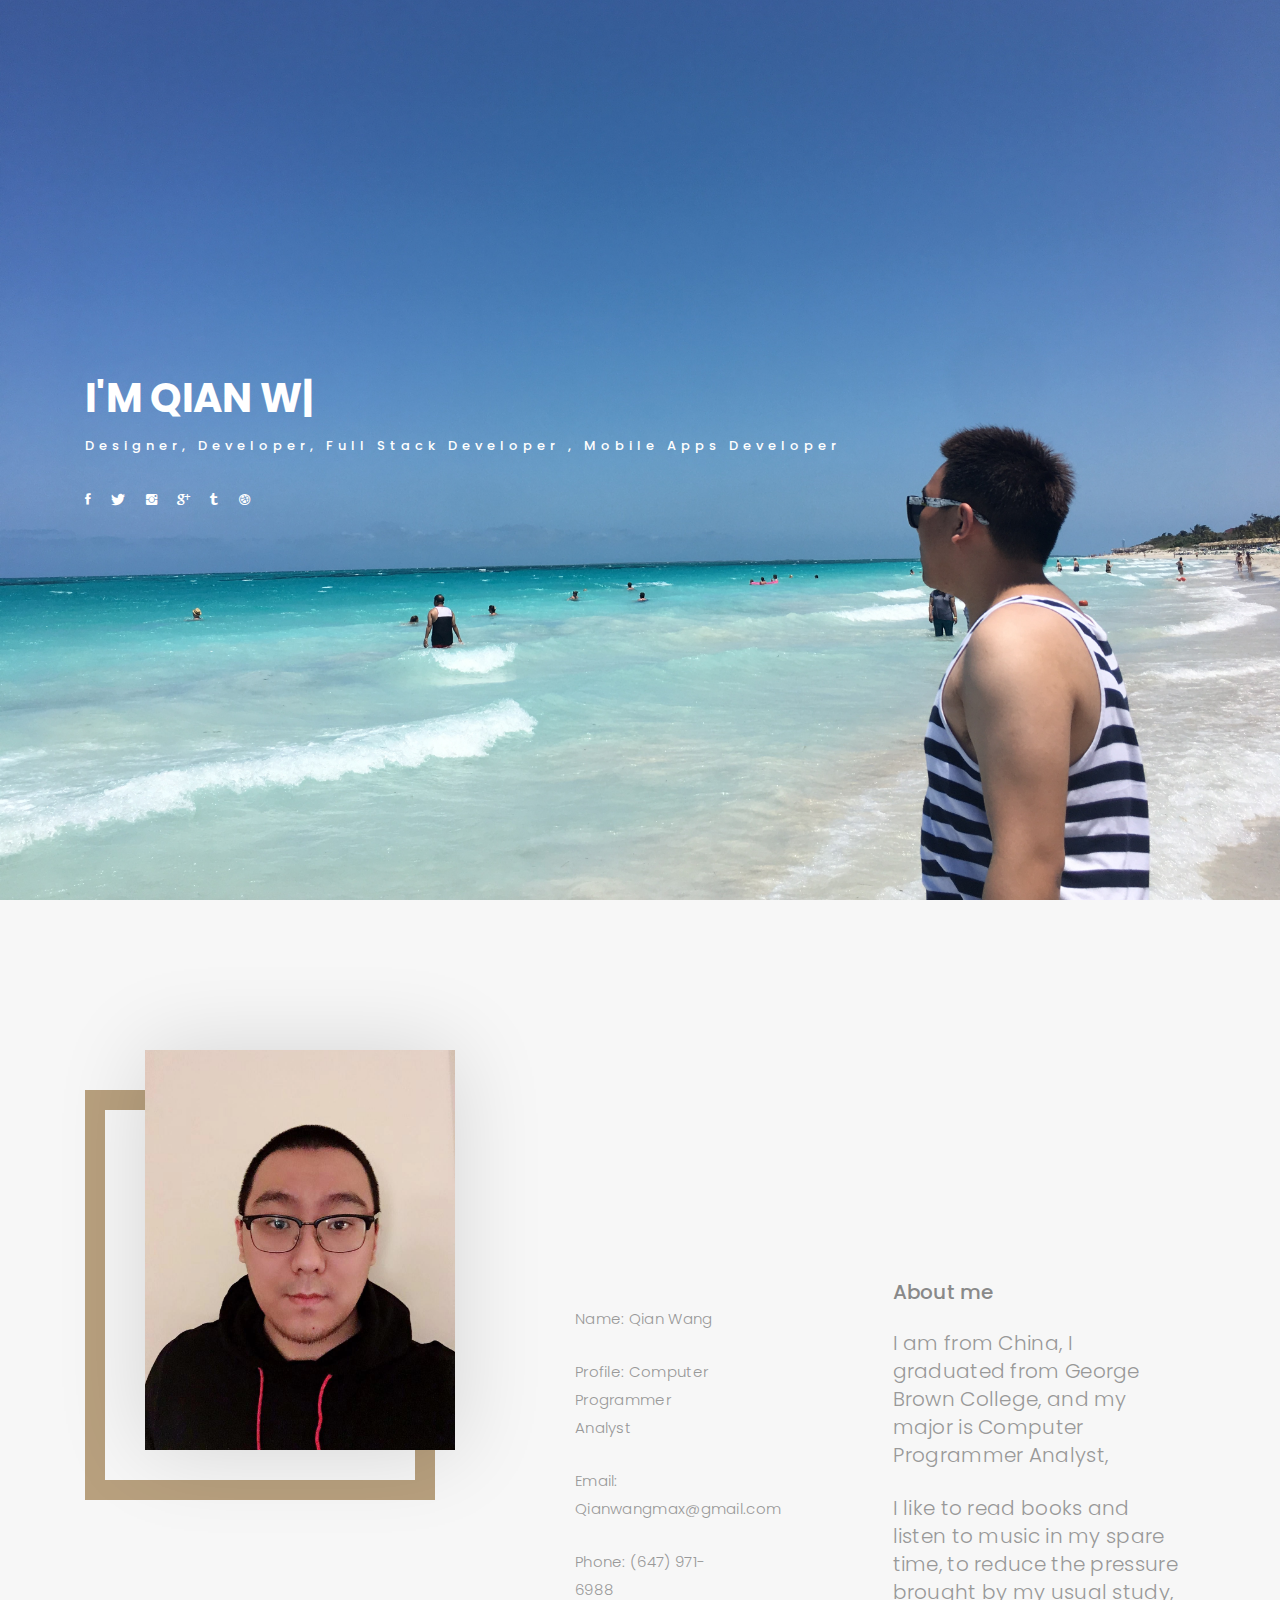
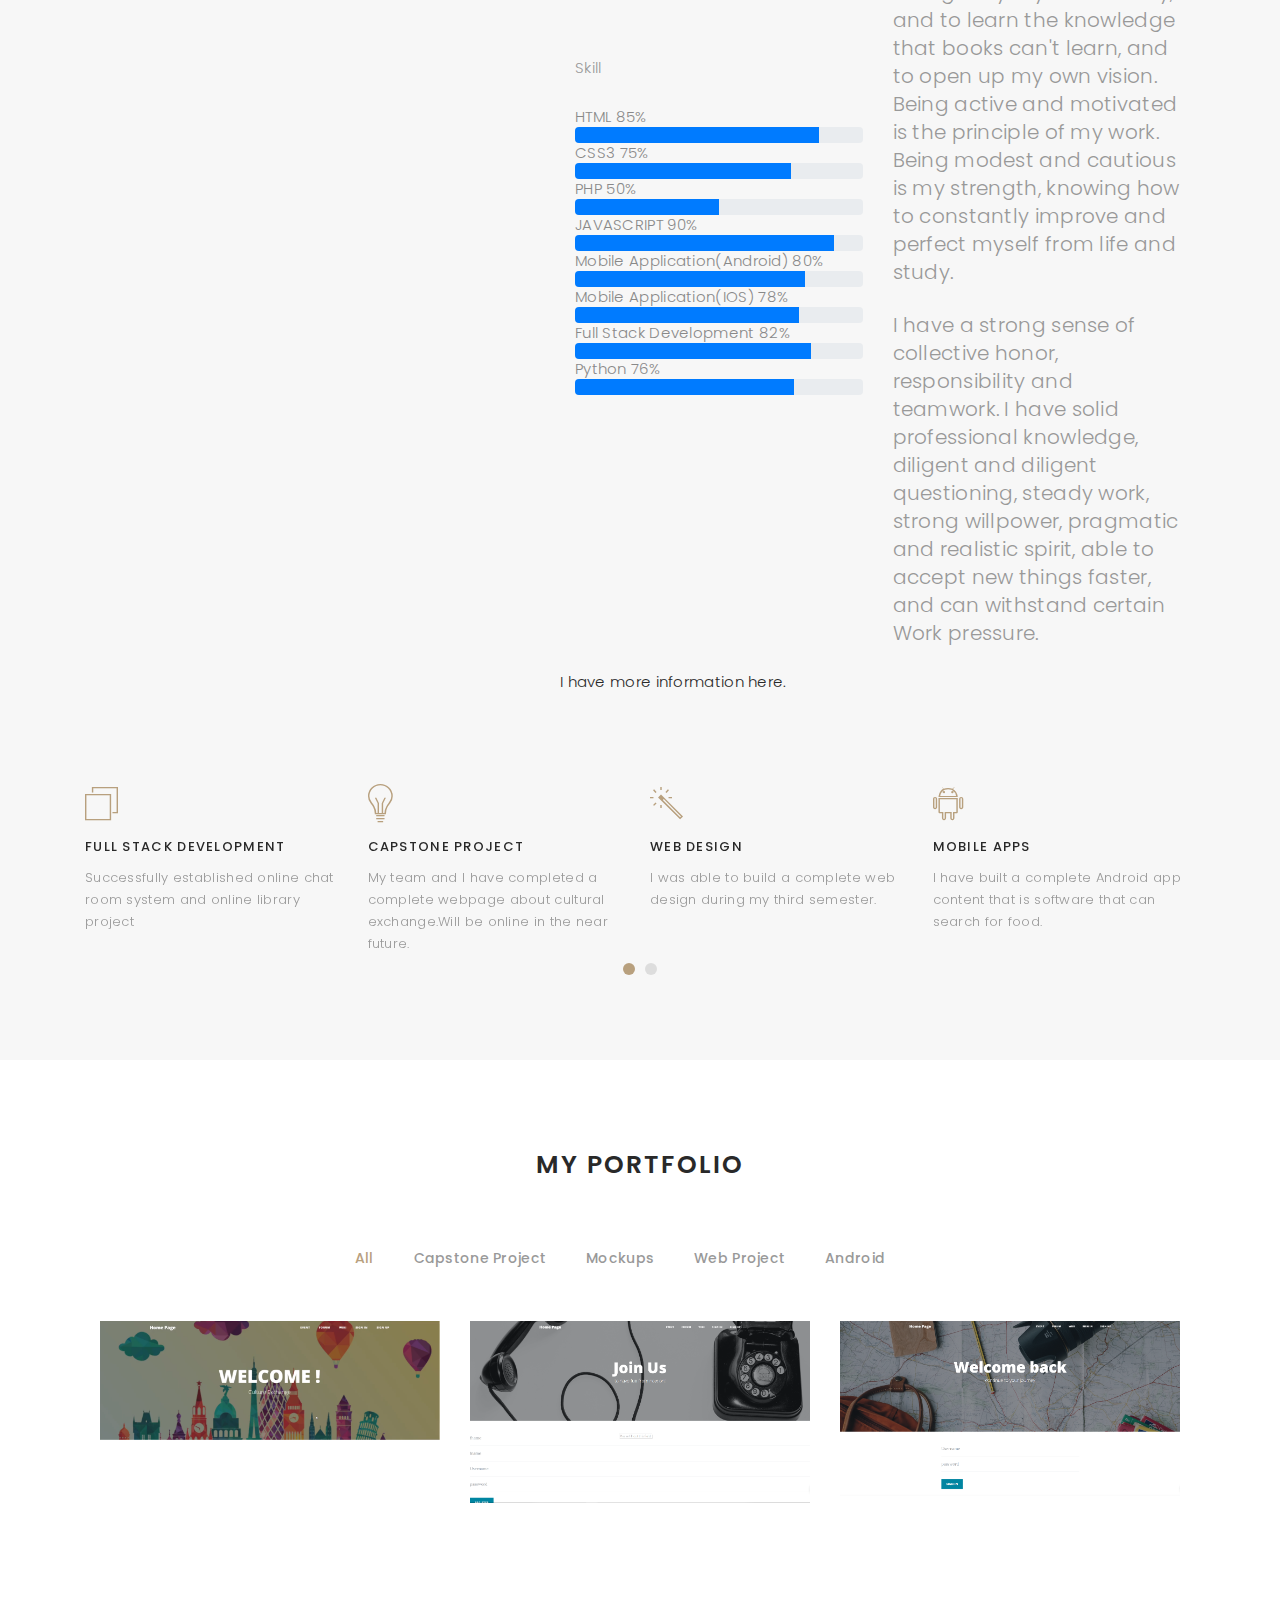
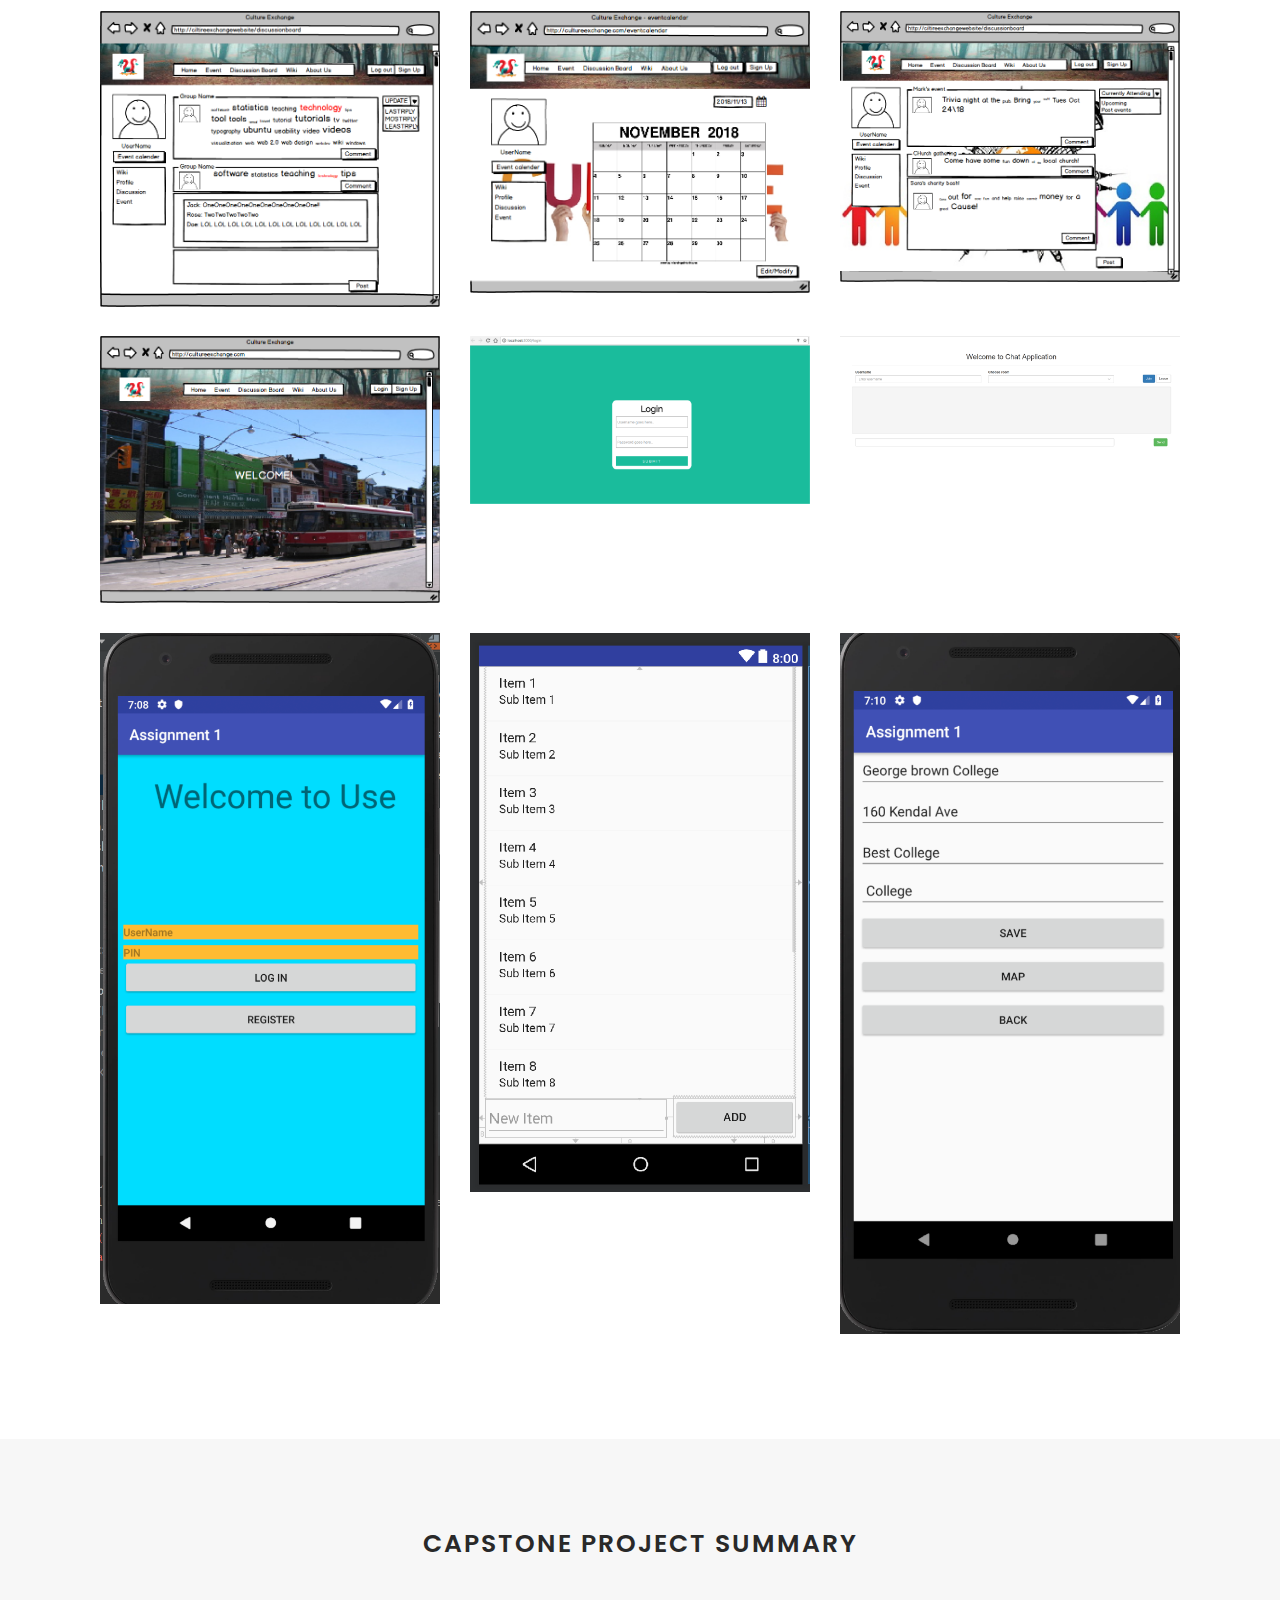
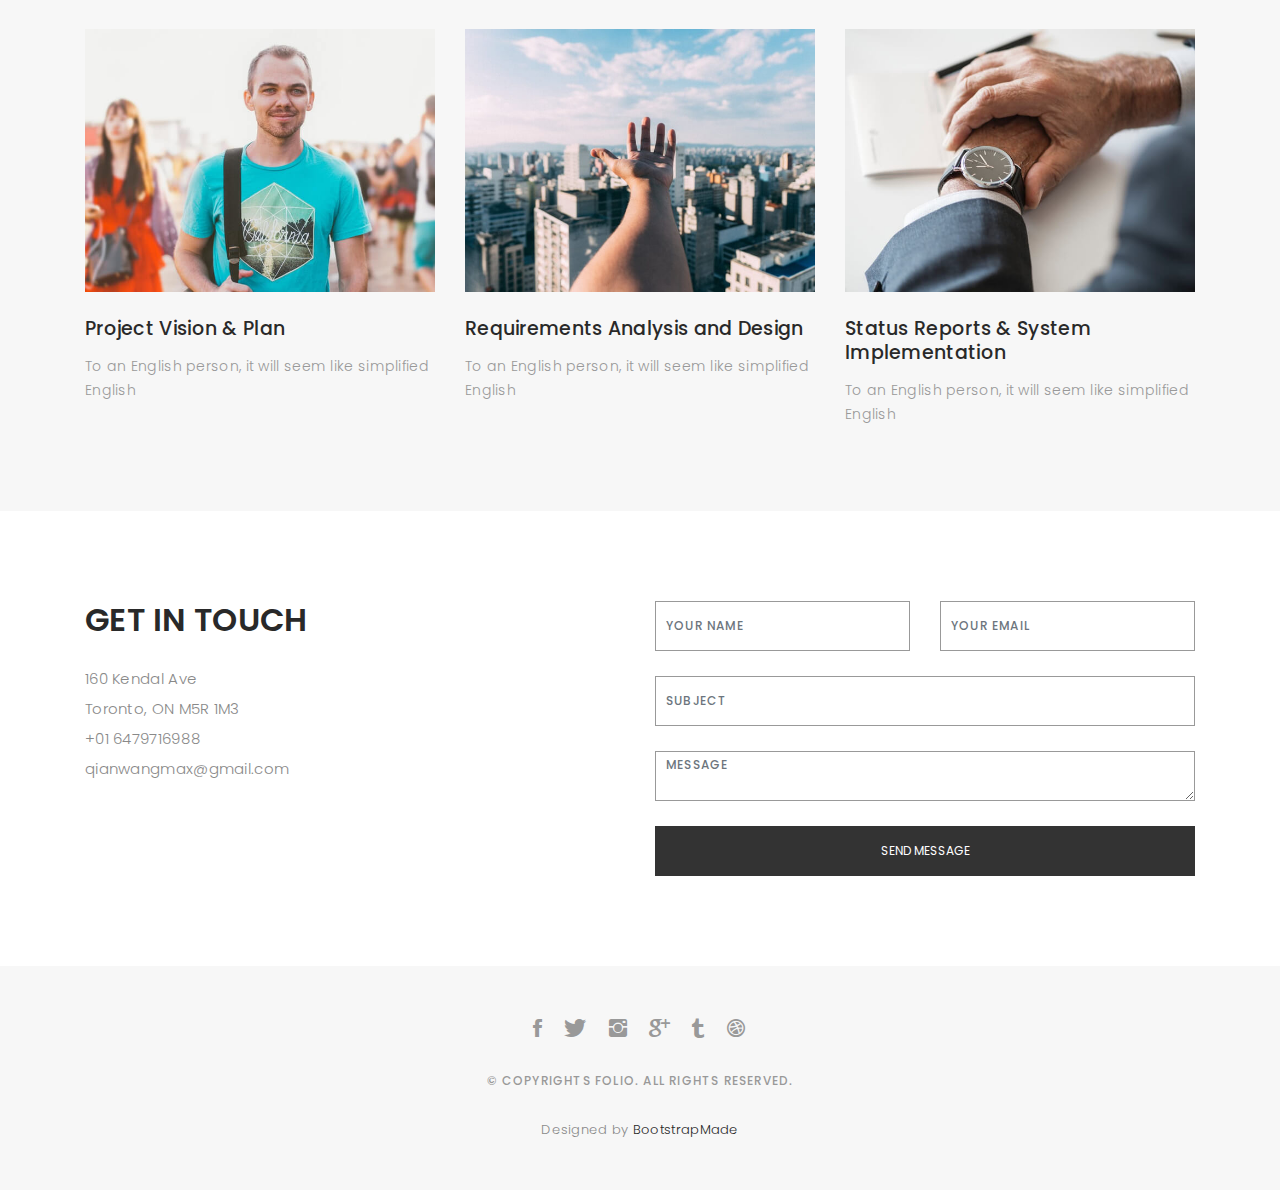
==== commit a55c79fc: "add" ====
--- a/index.html
+++ b/index.html
@@ -55,9 +55,11 @@
         <ul class="nav-menu list-unstyled">
           <li><a href="#header" class="smoothScroll">Home</a></li>
           <li><a href="#about" class="smoothScroll">About</a></li>
+          <li><a href="Resume\Qian Wang.docx" class="smoothScroll">Resume</a></li>
           <li><a href="#portfolio" class="smoothScroll">Portfolio</a></li>
           <li><a href="#journal" class="smoothScroll">Blog</a></li>
           <li><a href="#contact" class="smoothScroll">Contact</a></li>
+          
         </ul>
 
       </div>
@@ -195,7 +197,7 @@
               </div>
             </section>
                 <div>
-                <a href="https://github.com/QianWang2018"> I have more information here. </a>
+                <a href="https://github.com/QianWang2018" target="blank"> I have more information here. </a>
                 </div>
           </div>
 
@@ -287,57 +289,91 @@
               <li class="filter filter-active" data-filter=".all">all</li>
               <li class="filter" data-filter=".branding">Capstone Project</li>
               <li class="filter" data-filter=".mockups">mockups</li>
-              <li class="filter" data-filter=".uikits">ui kits</li>
-              <li class="filter" data-filter=".webdesign">web design</li>
-              <li class="filter" data-filter=".photography">photography</li>
+              <li class="filter" data-filter=".uikits">web project</li>
+
+              <li class="filter" data-filter=".android">android</li>
             </ul>
 
           </div>
 
           <div class="portfolio-container">
 
-            <div class="col-lg-4 col-md-6 portfolio-thumbnail all branding uikits webdesign">
-              <a class="popup-img" href="images/portfolio/1.jpg">
-                <img src="images/portfolio/1.jpg" alt="img">
+            <div class="col-lg-4 col-md-6 portfolio-thumbnail all branding">
+              <a href="https://github.com/QianWang2018/Capstone" target="_blank">
+                <img src="images/portfolio/cxchange.PNG" alt="img">
               </a>
             </div>
-
-            <div class="col-lg-4 col-md-6 portfolio-thumbnail all mockups uikits photography">
+            <!--class="popup-img" in a -->
+            <div class="col-lg-4 col-md-6 portfolio-thumbnail all branding">
+              <a href="https://github.com/QianWang2018/Capstone" target="_blank">
+                <img src="images/portfolio/signup.png" alt="img">
+                
+              </a>
+            </div>
+
+            <div class="col-lg-4 col-md-6 portfolio-thumbnail all branding">
+                <a href="https://github.com/QianWang2018/Capstone" target="_blank">
+                <img src="images/portfolio/signin.png" alt="img">
+              </a>
+            </div>
+
+            <!--<div class="col-lg-4 col-md-6 portfolio-thumbnail all mockups uikits photography">-->
+            <div class="col-lg-4 col-md-6 portfolio-thumbnail all mockups">
               <a class="popup-png" href="images\portfolio\Disscussion Board.png">
                 <img src="images\portfolio\Disscussion Board.png"  alt="png">
               </a>
             </div>
 
-            <div class="col-lg-4 col-md-6 portfolio-thumbnail all branding webdesig photographyn">
-              <a class="popup-img" href="images/portfolio/3.jpg">
-                <img src="images/portfolio/3.jpg" alt="img">
-              </a>
-            </div>
-
-            <div class="col-lg-4 col-md-6 portfolio-thumbnail all mockups webdesign photography">
+
+            <div class="col-lg-4 col-md-6 portfolio-thumbnail all mockups">
               <a class="popup-png" href="images/portfolio/Event Calendar.png">
                 <img src="images/portfolio/Event Calendar.png" alt="png">
               </a>
             </div>
 
-            <div class="col-lg-4 col-md-6 portfolio-thumbnail all branding uikits photography">
-              <a class="popup-img" href="images/portfolio/5.jpg">
-                <img src="images/portfolio/5.jpg" alt="img">
+            <div class="col-lg-4 col-md-6 portfolio-thumbnail all mockups ">
+                <a class="popup-png" href="images/portfolio/Events page.png">
+                  <img src="images/portfolio/Events page.png" alt="png">
+                </a>
+              </div>
+
+            
+            <div class="col-lg-4 col-md-6 portfolio-thumbnail all mockups ">
+                  <a class="popup-png" href="images/portfolio/Home Page - Culture Exchange.png">
+                    <img src="images/portfolio/Home Page - Culture Exchange.png" alt="png">
+                  </a>
+              </div>
+
+            <div class="col-lg-4 col-md-6 portfolio-thumbnail all  uikits ">
+                <a href="https://github.com/QianWang2018/Chat-app-web-" target="_blank">
+                <img src="images/portfolio/login.png" alt="img">
               </a>
             </div>
-
-            <div class="col-lg-4 col-md-6 portfolio-thumbnail all mockups uikits webdesign">
-              <a class="popup-png" href="images/portfolio/Events page.png">
-                <img src="images/portfolio/Events page.png" alt="png">
-              </a>
-            </div>
-
-            <div class="col-lg-4 col-md-6 portfolio-thumbnail all mockups uikits webdesign">
-                <a class="popup-png" href="images/portfolio/Home Page - Culture Exchange.png">
-                  <img src="images/portfolio/Home Page - Culture Exchange.png" alt="png">
+            
+            <div class="col-lg-4 col-md-6 portfolio-thumbnail all uikits">
+                <a href="https://github.com/QianWang2018/Chat-app-web-" target="_blank">
+                  <img src="images/portfolio/chatapp.png" alt="img">
                 </a>
               </div>
 
+            <div class="col-lg-4 col-md-6 portfolio-thumbnail all android">
+                  <a href="https://github.com/QianWang2018/mobile-app-Android-" target="_blank">
+                    <img src="images/portfolio/moblogin.png" alt="img">
+                  </a>
+                </div>
+            
+
+            <div class="col-lg-4 col-md-6 portfolio-thumbnail all android">
+                    <a href="https://github.com/QianWang2018/mobile-app-Android-" target="_blank">
+                      <img src="images/portfolio/item.png" alt="img">
+                    </a>
+                </div>
+        
+            <div class="col-lg-4 col-md-6 portfolio-thumbnail all android">
+                    <a href="https://github.com/QianWang2018/mobile-app-Android-" target="_blank">
+                      <img src="images/portfolio/mobexp.png" alt="img">
+                    </a>
+                  </div>
           </div>
         </div>
       </div>
@@ -352,7 +388,7 @@
 
     <div class="container">
       <div class="section-title text-center">
-        <h2>journal</h2>
+        <h2>Capstone Project Summary</h2>
       </div>
     </div>
 
@@ -367,7 +403,7 @@
 
               <div class="journal-txt">
 
-                <h4><a href="blog-single.html">SO LETS MAKE THE MOST IS BEAUTIFUL</a></h4>
+                <h4><a href="blog-single.html">Project Vision & Plan</a></h4>
                 <p class="separator">To an English person, it will seem like simplified English
                 </p>
 
@@ -383,7 +419,7 @@
 
               <div class="journal-txt">
 
-                <h4><a href="#blog-single.html">WE'RE GONA MAKE DREAMS COMES</a></h4>
+                <h4><a href="#blog-single.html">Requirements Analysis and Design </a></h4>
                 <p class="separator">To an English person, it will seem like simplified English
                 </p>
 
@@ -399,7 +435,7 @@
 
               <div class="journal-txt">
 
-                <h4><a href="blog-single.html">NEW LIFE CIVILIZATIONS TO BOLDLY</a></h4>
+                <h4><a href="blog-single.html">Status Reports & System Implementation</a></h4>
                 <p class="separator">To an English person, it will seem like simplified English
                 </p>
 
@@ -428,10 +464,10 @@
               <h2 class="mb-30">GET IN TOUCH</h2>
 
               <ul class="contact-details">
-                <li><span>23 Main, Street</span></li>
-                <li><span>New York, United States</span></li>
-                <li><span>+88 01912704287</span></li>
-                <li><span>example@example.com</span></li>
+                <li><span>160 Kendal Ave</span></li>
+                <li><span>Toronto, ON M5R 1M3</span></li>
+                <li><span>+01 6479716988</span></li>
+                <li><span>qianwangmax@gmail.com</span></li>
               </ul>
 
             </div>
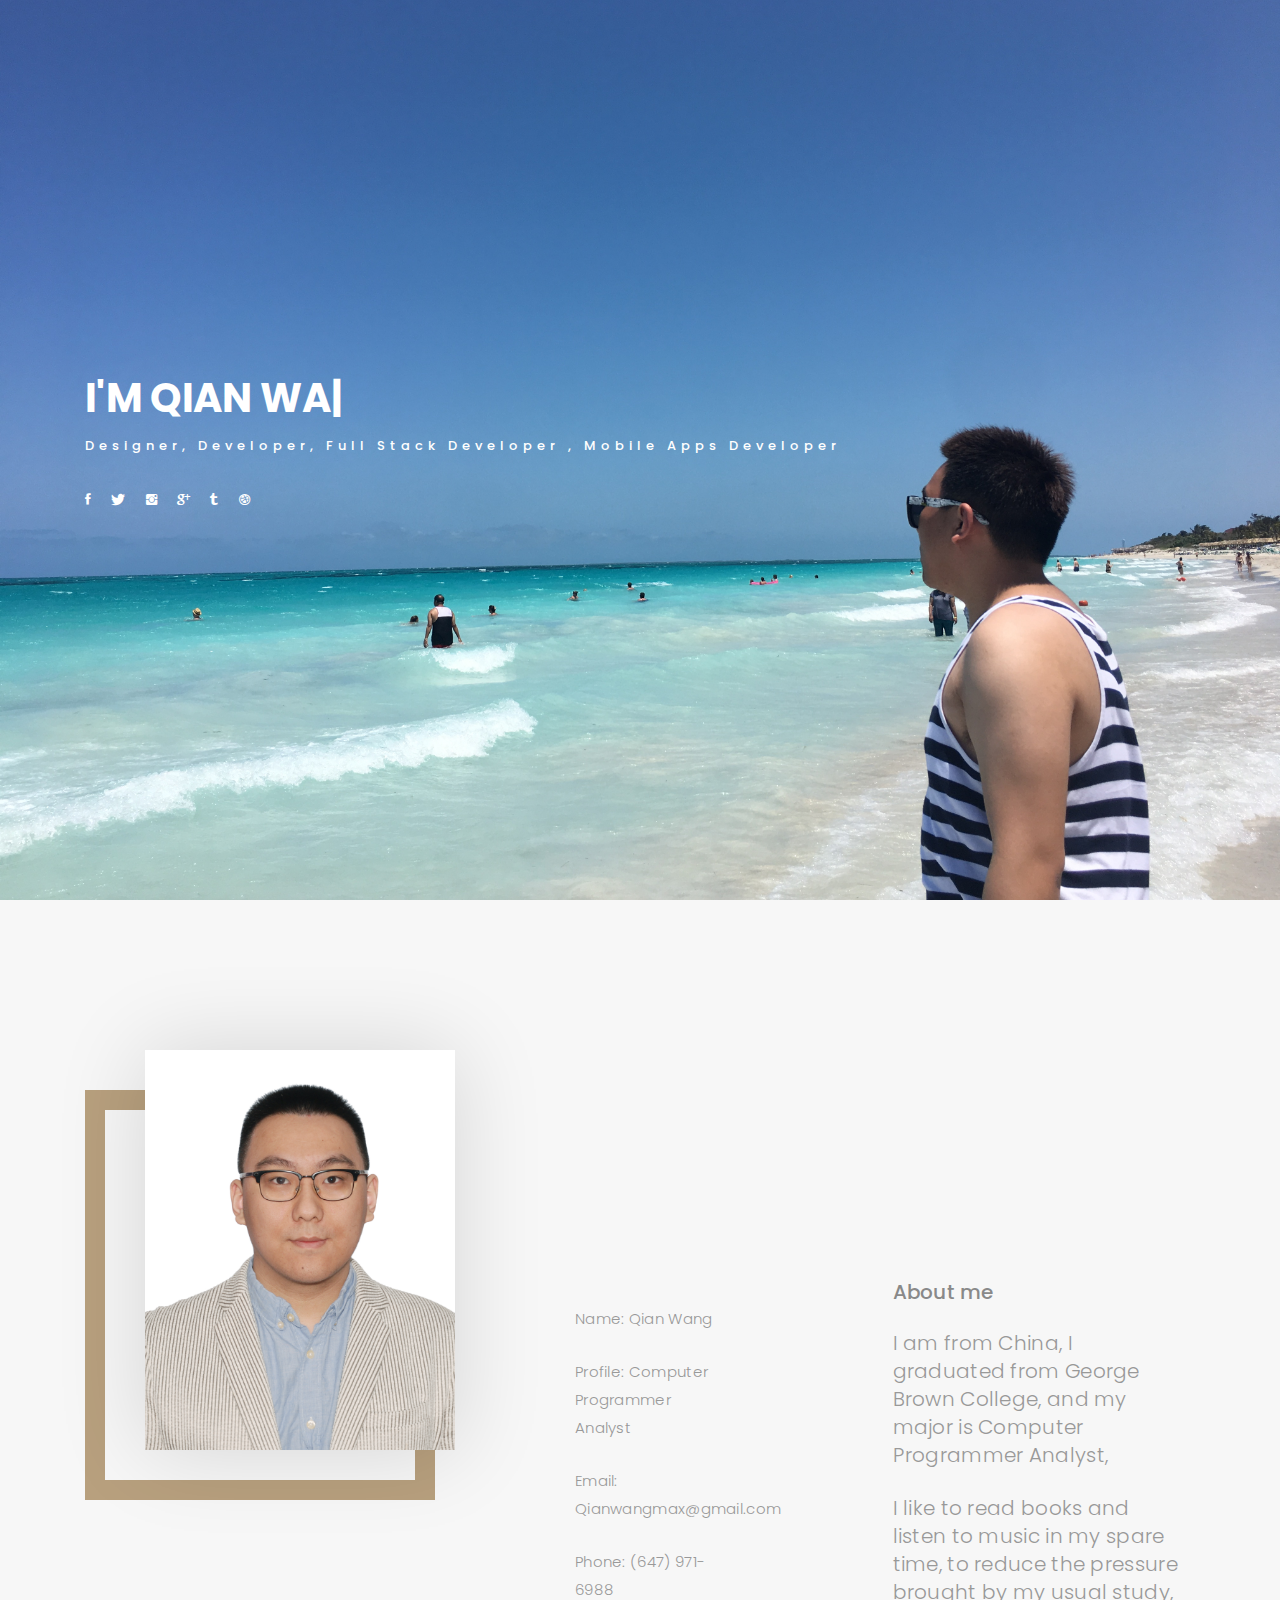
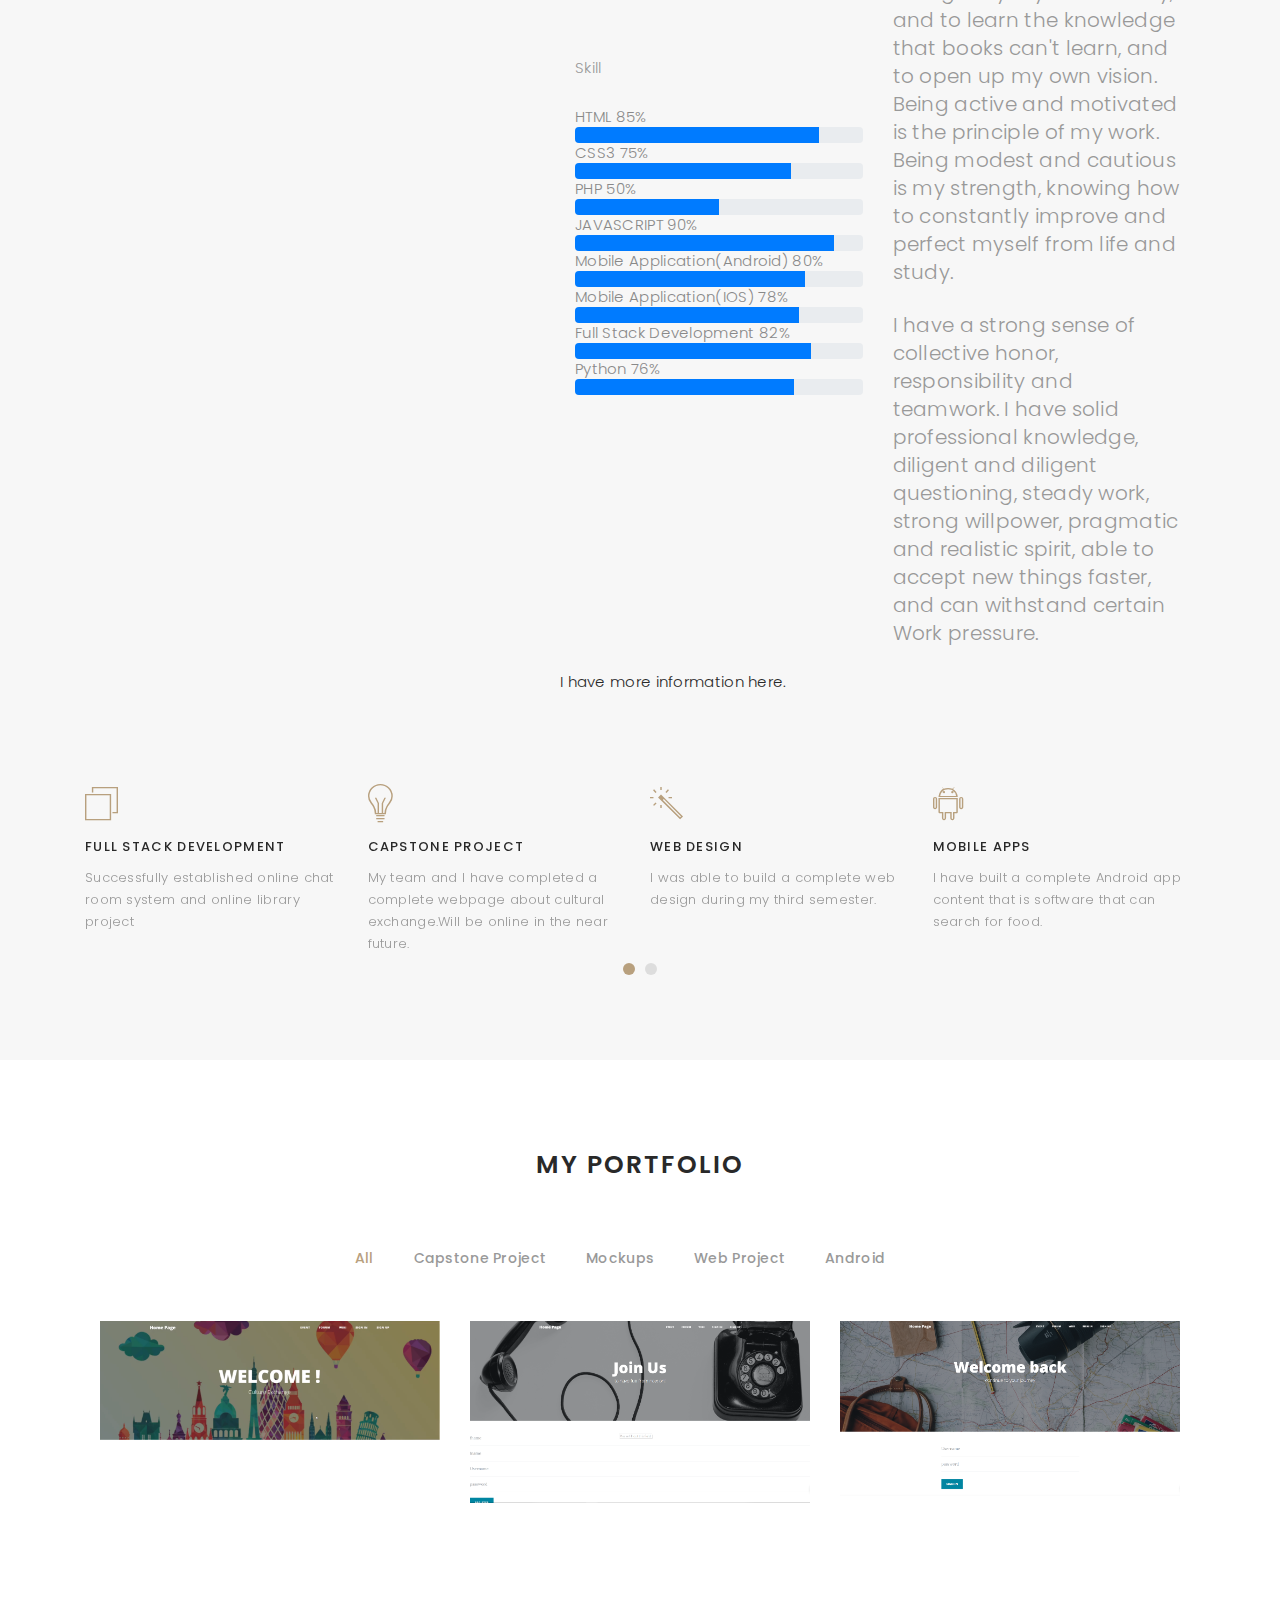
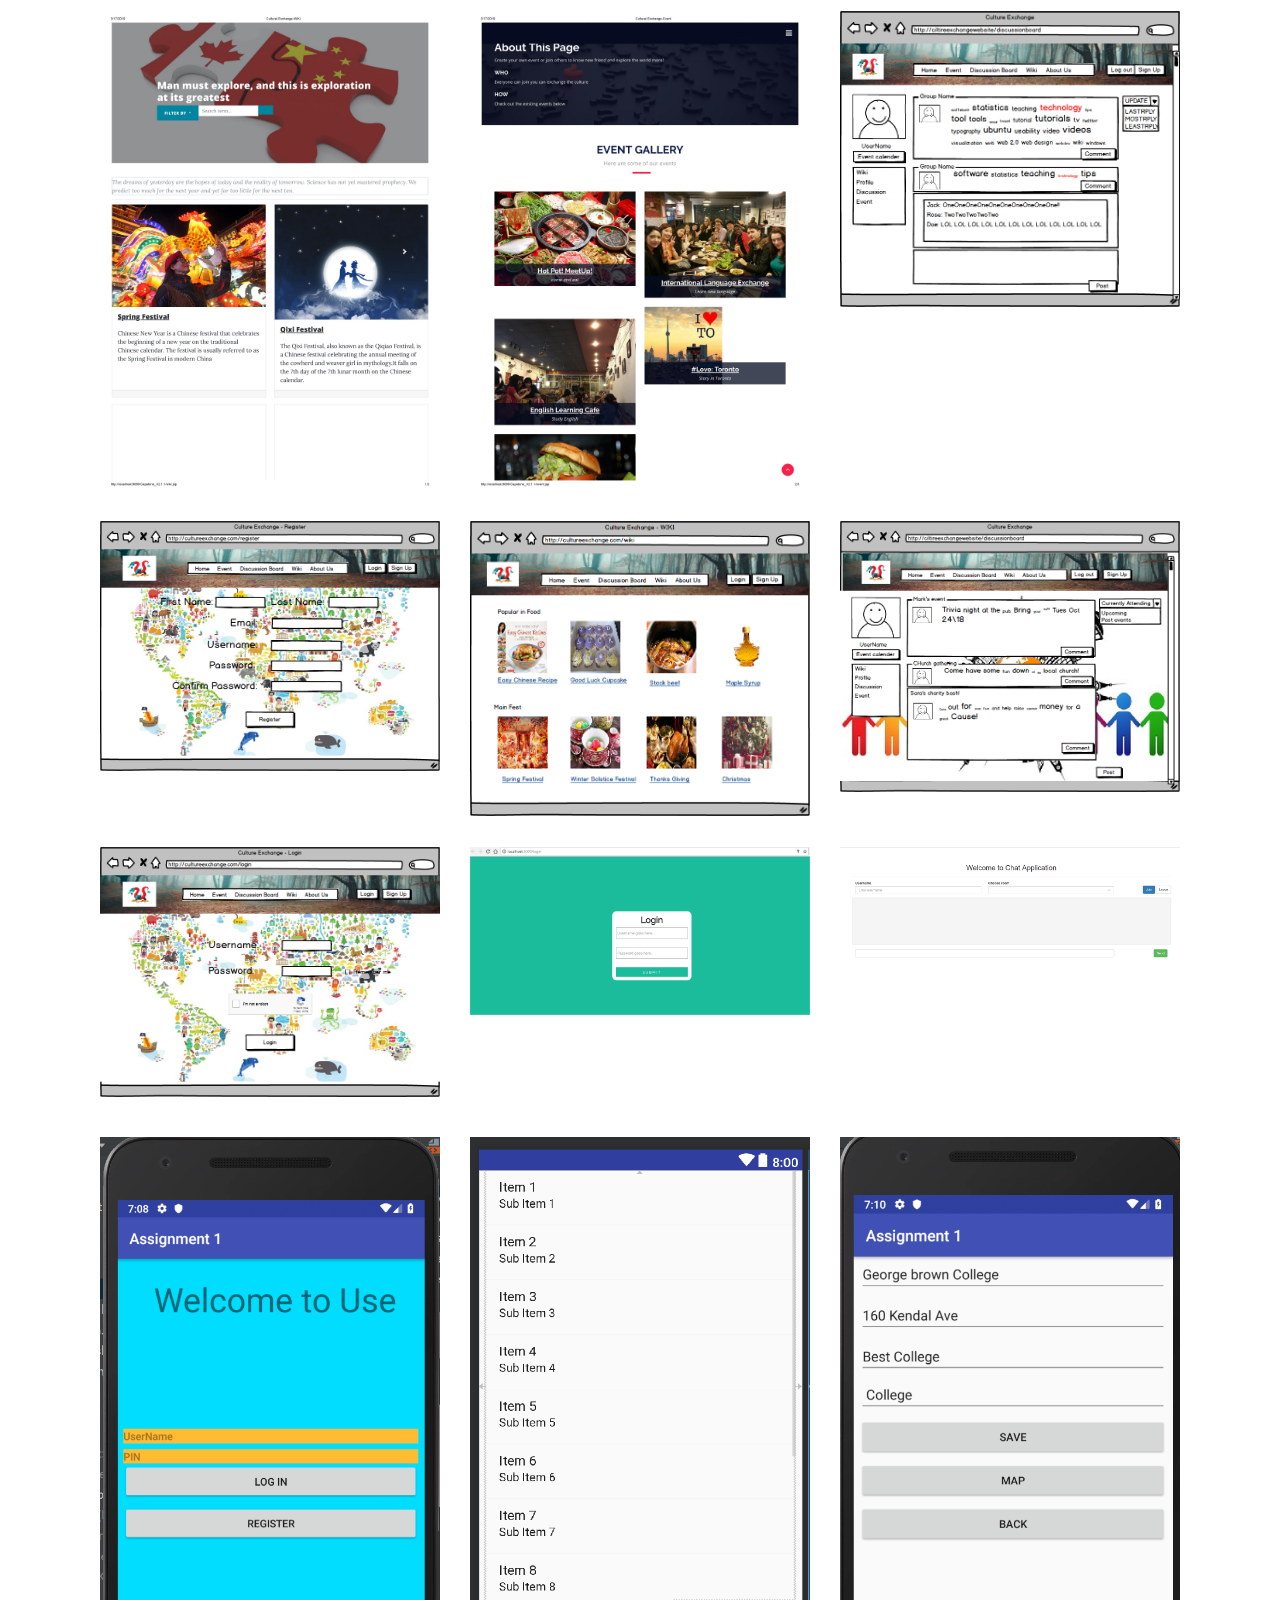
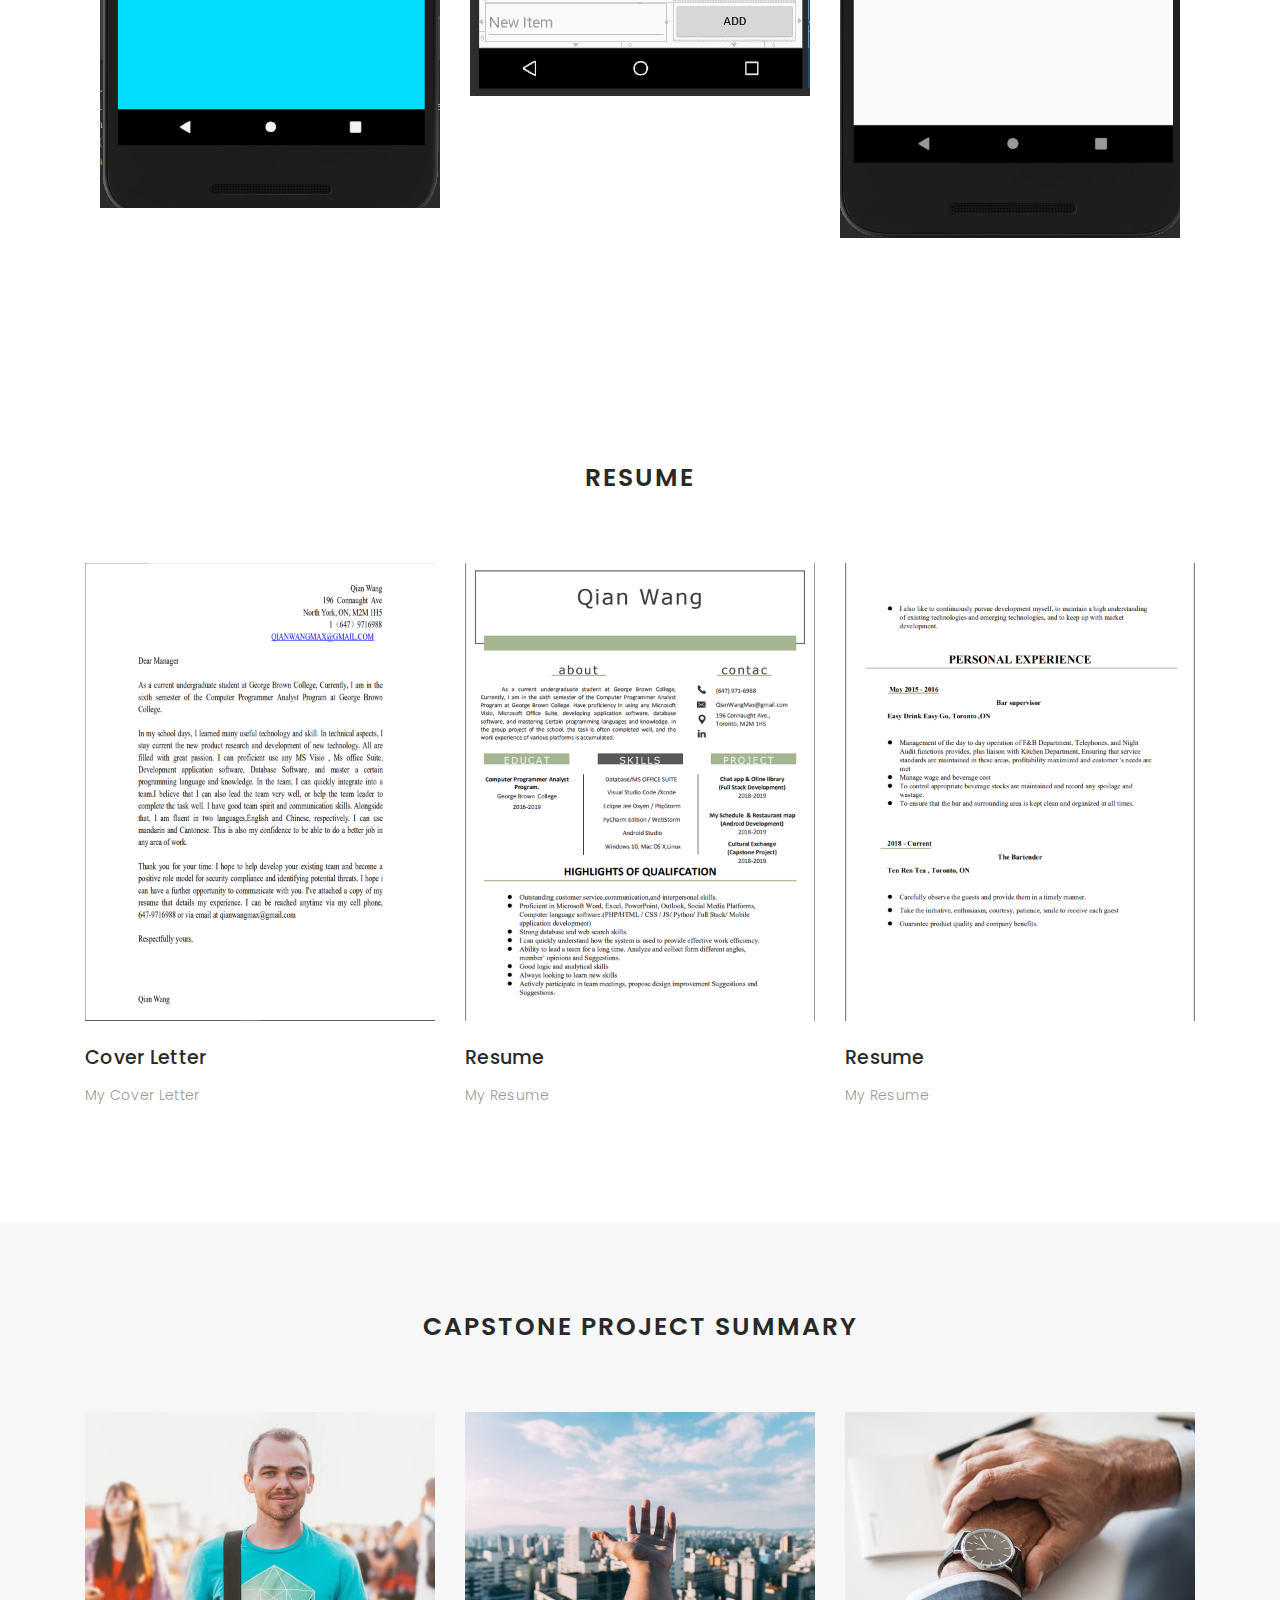
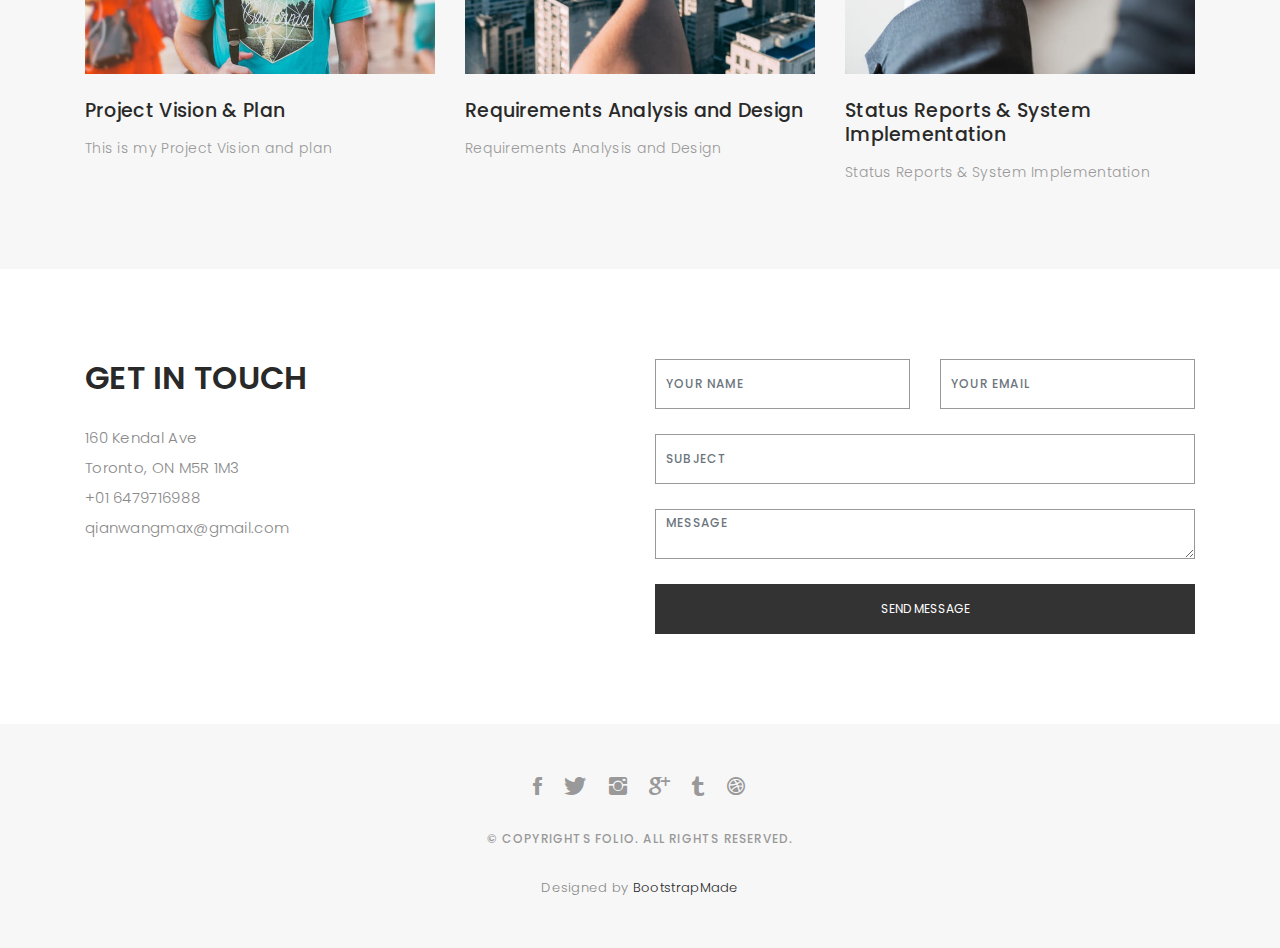
==== commit b6389cc8: "final one" ====
--- a/index.html
+++ b/index.html
@@ -55,7 +55,7 @@
         <ul class="nav-menu list-unstyled">
           <li><a href="#header" class="smoothScroll">Home</a></li>
           <li><a href="#about" class="smoothScroll">About</a></li>
-          <li><a href="Resume\Qian Wang.docx" class="smoothScroll">Resume</a></li>
+          <li><a href="#resume" class="smoothScroll">Resume</a></li>
           <li><a href="#portfolio" class="smoothScroll">Portfolio</a></li>
           <li><a href="#journal" class="smoothScroll">Blog</a></li>
           <li><a href="#contact" class="smoothScroll">Contact</a></li>
@@ -307,7 +307,6 @@
             <div class="col-lg-4 col-md-6 portfolio-thumbnail all branding">
               <a href="https://github.com/QianWang2018/Capstone" target="_blank">
                 <img src="images/portfolio/signup.png" alt="img">
-                
               </a>
             </div>
 
@@ -317,6 +316,17 @@
               </a>
             </div>
 
+            <div class="col-lg-4 col-md-6 portfolio-thumbnail all branding">
+                <a href="https://github.com/QianWang2018/Capstone" target="_blank">
+                <img src="images\portfolio\0001.jpg" alt="img">
+              </a>
+            </div>
+
+            <div class="col-lg-4 col-md-6 portfolio-thumbnail all branding">
+                <a href="https://github.com/QianWang2018/Capstone" target="_blank">
+                <img src="images\portfolio\0002.jpg" alt="img">
+              </a>
+            </div>
             <!--<div class="col-lg-4 col-md-6 portfolio-thumbnail all mockups uikits photography">-->
             <div class="col-lg-4 col-md-6 portfolio-thumbnail all mockups">
               <a class="popup-png" href="images\portfolio\Disscussion Board.png">
@@ -326,10 +336,16 @@
 
 
             <div class="col-lg-4 col-md-6 portfolio-thumbnail all mockups">
-              <a class="popup-png" href="images/portfolio/Event Calendar.png">
-                <img src="images/portfolio/Event Calendar.png" alt="png">
-              </a>
-            </div>
+              <a class="popup-png" href="images\portfolio\Register Page.png">
+                <img src="images\portfolio\Register Page.png" alt="png">
+              </a>
+            </div>
+
+            <div class="col-lg-4 col-md-6 portfolio-thumbnail all mockups">
+                <a class="popup-png" href="images\portfolio\WIKI Page.png">
+                  <img src="images\portfolio\WIKI Page.png" alt="png">
+                </a>
+              </div>
 
             <div class="col-lg-4 col-md-6 portfolio-thumbnail all mockups ">
                 <a class="popup-png" href="images/portfolio/Events page.png">
@@ -339,8 +355,8 @@
 
             
             <div class="col-lg-4 col-md-6 portfolio-thumbnail all mockups ">
-                  <a class="popup-png" href="images/portfolio/Home Page - Culture Exchange.png">
-                    <img src="images/portfolio/Home Page - Culture Exchange.png" alt="png">
+                  <a class="popup-png" href="images\portfolio\Login Page.png">
+                    <img src="images\portfolio\Login Page.png" alt="png">
                   </a>
               </div>
 
@@ -382,6 +398,92 @@
   </div>
   <!-- End section portfolio -->
 
+  <div id="resume" class="text-left paddsection">
+
+    <div class="container">
+      <div class="section-title text-center">
+        <h2>Resume</h2>
+      </div>
+    </div>
+
+    <div class="container">
+      <div class="journal-block">
+        <div class="row">
+
+          <div class="col-lg-4 col-md-6">
+            <div class="journal-info">
+
+              <div class="">
+                <a class="popup-img" href="images\portfolio\coverletter.png">
+                  <img src="images\portfolio\coverletter.png" alt="img">
+                </a>
+              </div>
+  
+
+              <div class="journal-txt">
+
+                <h4><a href="Resume\cover letter.docx">Cover Letter</a></h4>
+                <p class="separator">My Cover Letter
+                </p>
+
+              </div>
+
+            </div>
+          </div>
+
+          <div class="col-lg-4 col-md-6">
+            <div class="journal-info">
+
+              
+              <div class="">
+                <a class="popup-img" href="images\portfolio\r1.png">
+                  <img src="images\portfolio\r1.png" alt="img">
+                </a>
+              </div>
+
+              <div class="journal-txt">
+
+                <h4><a href="Resume\QianWang.docx">Resume </a></h4>
+                <p class="separator">My Resume
+                </p>
+
+              </div>
+
+            </div>
+          </div>
+
+          <div class="col-lg-4 col-md-6">
+            <div class="journal-info">
+
+              <div class="">
+                <a class="popup-img" href="images\portfolio\R2.png">
+                  <img src="images\portfolio\R2.png" alt="img">
+                </a>
+              </div>
+
+
+              <div class="journal-txt">
+
+                <h4><a href="Resume\QianWang.docx">Resume</a></h4>
+                <p class="separator">My Resume
+                </p>
+
+              </div>
+
+            </div>
+          </div>
+
+        </div>
+      </div>
+    </div>
+
+  </div>
+
+
+
+
+
+
 
   <!-- start section journal -->
   <div id="journal" class="text-left paddsection">
@@ -399,12 +501,13 @@
           <div class="col-lg-4 col-md-6">
             <div class="journal-info">
 
-              <a href="blog-single.html"><img src="images/blog-post-1.jpg" class="img-responsive" alt="img"></a>
+              <a href="blog-single.html"><img src="images\blog-post-1.jpg" class="img-responsive" alt="img"></a>
 
               <div class="journal-txt">
 
                 <h4><a href="blog-single.html">Project Vision & Plan</a></h4>
-                <p class="separator">To an English person, it will seem like simplified English
+                <p class="separator">This is my Project Vision and plan
+
                 </p>
 
               </div>
@@ -419,8 +522,8 @@
 
               <div class="journal-txt">
 
-                <h4><a href="#blog-single.html">Requirements Analysis and Design </a></h4>
-                <p class="separator">To an English person, it will seem like simplified English
+                <h4><a href="blog-single.html">Requirements Analysis and Design </a></h4>
+                <p class="separator">Requirements Analysis and Design
                 </p>
 
               </div>
@@ -436,7 +539,7 @@
               <div class="journal-txt">
 
                 <h4><a href="blog-single.html">Status Reports & System Implementation</a></h4>
-                <p class="separator">To an English person, it will seem like simplified English
+                <p class="separator">Status Reports & System Implementation
                 </p>
 
               </div>
